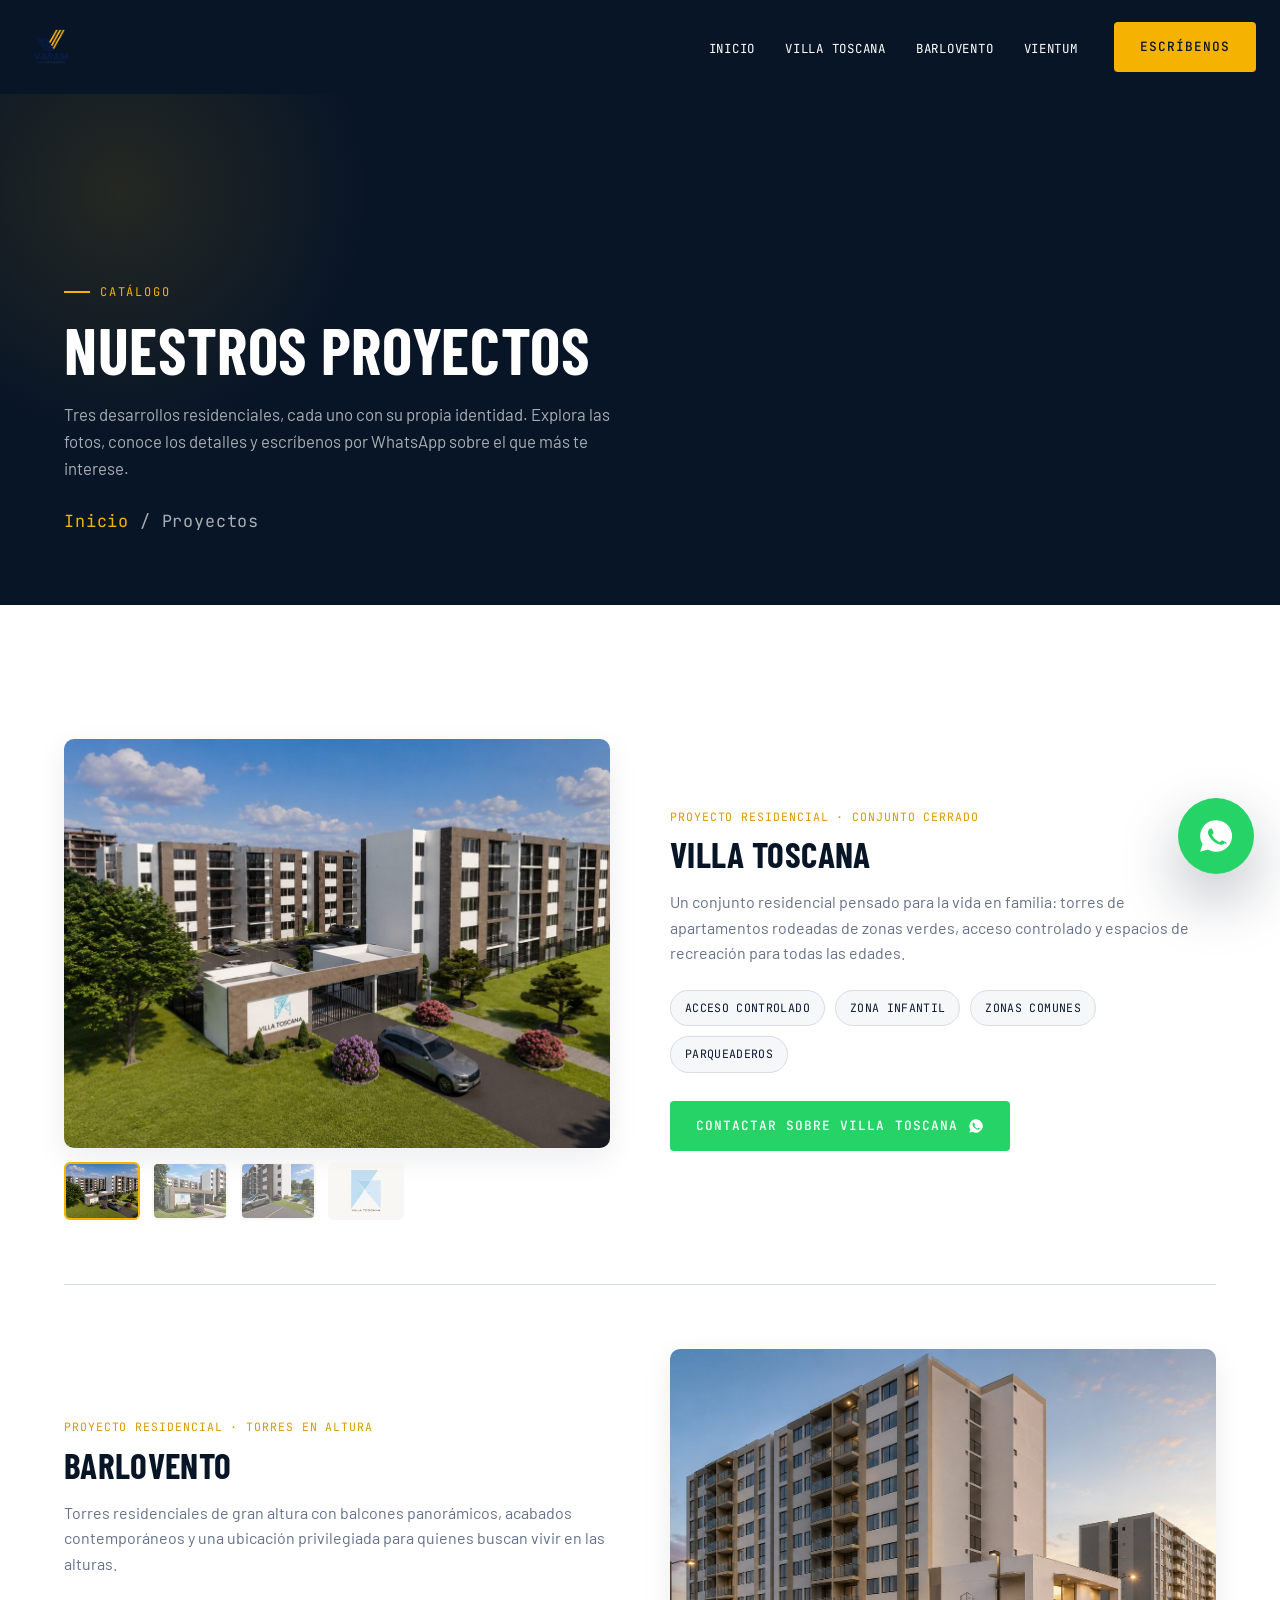
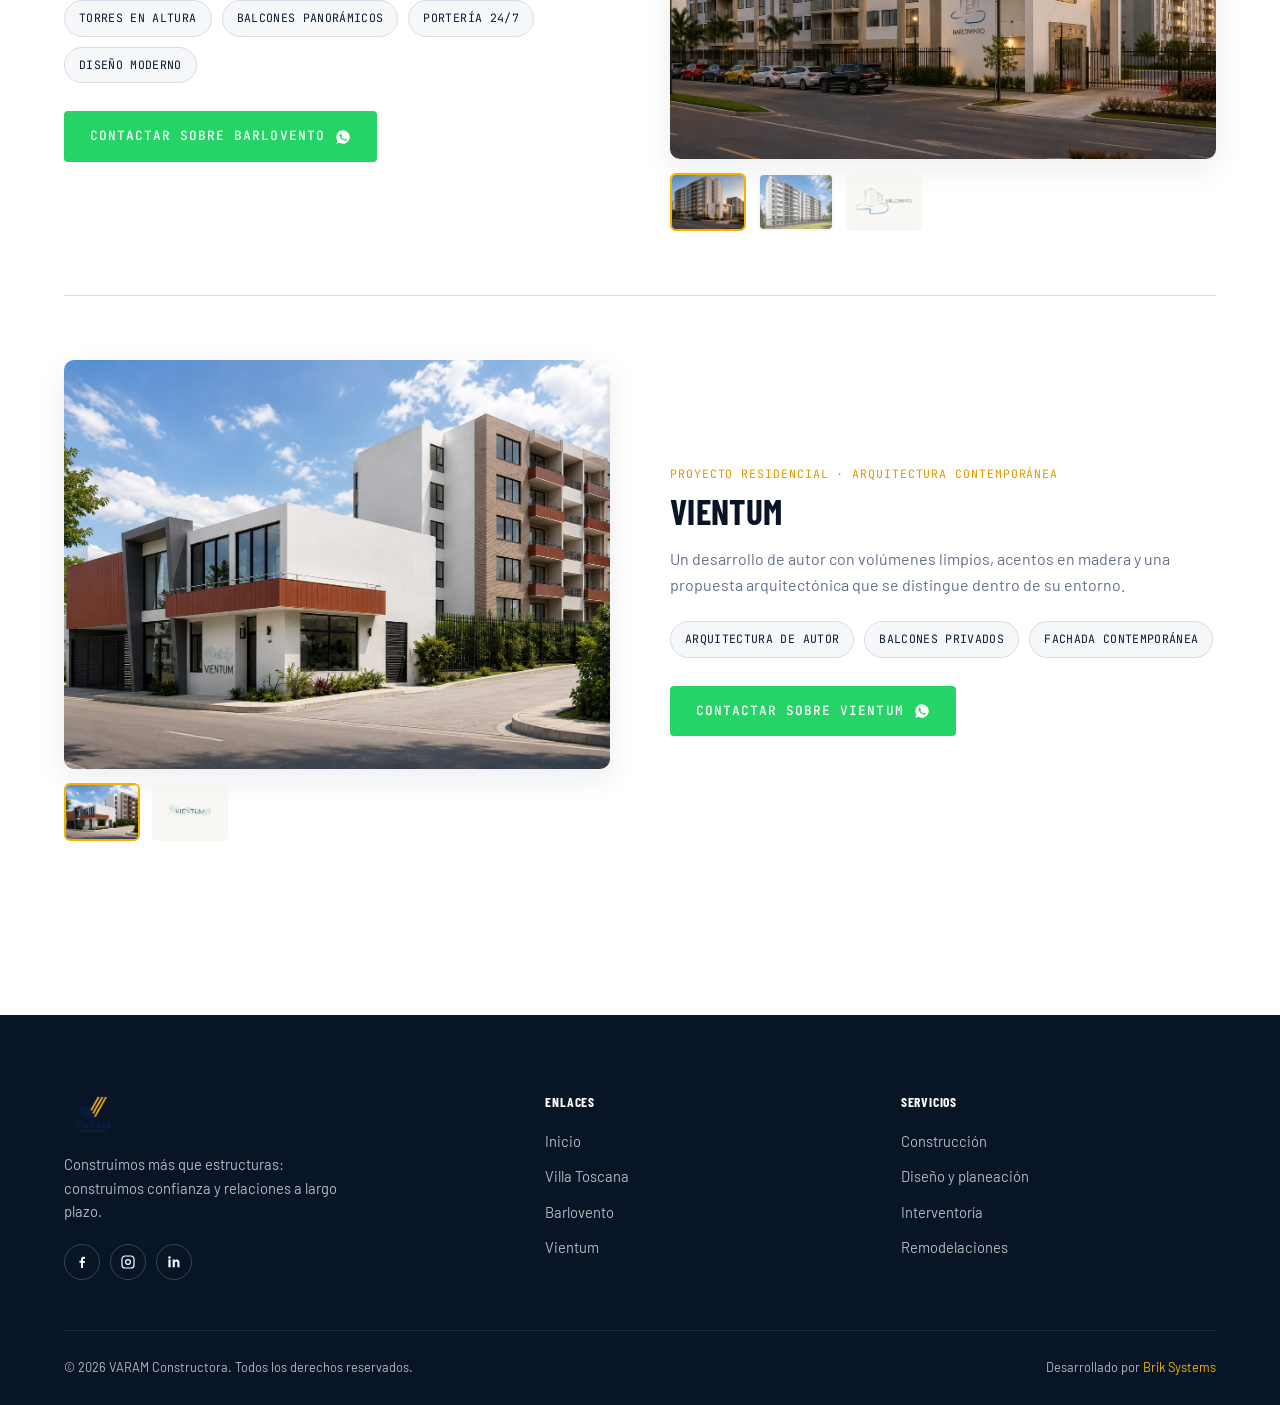
==== proyectos.html @ 96b2f9e6 "Add files via upload" ====
<!DOCTYPE html>
<html lang="es">
<head>
<meta charset="UTF-8">
<meta name="viewport" content="width=device-width, initial-scale=1.0">
<title>Catálogo de Proyectos | VARAM Constructora</title>
<meta name="description" content="Conoce en detalle los proyectos de VARAM Constructora: Villa Toscana, Barlovento y Vientum.">

<link rel="preconnect" href="https://fonts.googleapis.com">
<link rel="preconnect" href="https://fonts.gstatic.com" crossorigin>
<link href="https://fonts.googleapis.com/css2?family=Barlow+Condensed:wght@600;700;800&family=Barlow:wght@400;500;600&family=Fraunces:ital@1&family=JetBrains+Mono:wght@400;500&display=swap" rel="stylesheet">

<link rel="icon" href="images/logo-varam.png">
<link rel="stylesheet" href="css/styles.css">
</head>
<body>

<!-- =========================================================
     HEADER — versión sólida (sin hero detrás)
     ========================================================= -->
<header class="header header--static" id="header">
  <div class="header__inner">
    <a href="index.html" class="header__logo">
      <img src="images/logo-varam.png" alt="VARAM Constructora">
    </a>

    <nav class="nav" id="nav">
      <ul class="nav__links">
        <li><a href="index.html">Inicio</a></li>
        <li><a href="#villa-toscana">Villa Toscana</a></li>
        <li><a href="#barlovento">Barlovento</a></li>
        <li><a href="#vientum">Vientum</a></li>
      </ul>
      <a href="#" data-wa="home" target="_blank" rel="noopener" class="btn btn-primary">Escríbenos</a>
    </nav>

    <button class="nav__toggle" id="navToggle" aria-label="Abrir menú" aria-expanded="false" aria-controls="nav">
      <span></span><span></span><span></span>
    </button>
  </div>
</header>

<!-- =========================================================
     BANNER
     ========================================================= -->
<section class="page-banner">
  <div class="container page-banner__inner">
    <span class="eyebrow on-dark">Catálogo</span>
    <h1>Nuestros proyectos</h1>
    <p>Tres desarrollos residenciales, cada uno con su propia identidad. Explora las fotos, conoce los detalles y escríbenos por WhatsApp sobre el que más te interese.</p>
    <p class="breadcrumb"><a href="index.html">Inicio</a> / Proyectos</p>
  </div>
</section>

<!-- =========================================================
     LISTADO DE PROYECTOS
     ========================================================= -->
<section class="proyectos-list">
  <div class="container">

    <!-- Villa Toscana -->
    <article class="proyecto" id="villa-toscana" data-project="villa-toscana">
      <div class="proyecto__media reveal">
        <div class="proyecto__main-img">
          <img src="images/villa-toscana-aerea.jpg" alt="Vista aérea del conjunto residencial Villa Toscana" data-main-img>
        </div>
        <div class="proyecto__thumbs">
          <button type="button" class="is-active" data-img="images/villa-toscana-aerea.jpg" aria-label="Vista aérea">
            <img src="images/villa-toscana-aerea.jpg" alt="">
          </button>
          <button type="button" data-img="images/villa-toscana-entrada.jpg" aria-label="Portería y acceso">
            <img src="images/villa-toscana-entrada.jpg" alt="">
          </button>
          <button type="button" data-img="images/villa-toscana-zona-social.jpg" aria-label="Zona social">
            <img src="images/villa-toscana-zona-social.jpg" alt="">
          </button>
          <button type="button" class="is-logo-thumb" data-img="images/logo-villa-toscana.png" data-type="logo" aria-label="Logo Villa Toscana">
            <img src="images/logo-villa-toscana.png" alt="">
          </button>
        </div>
      </div>

      <div class="proyecto__info reveal">
        <span class="proyecto__tag">Proyecto residencial · Conjunto cerrado</span>
        <h3>Villa Toscana</h3>
        <p>Un conjunto residencial pensado para la vida en familia: torres de apartamentos rodeadas de zonas verdes, acceso controlado y espacios de recreación para todas las edades.</p>
        <div class="proyecto__features">
          <span>Acceso controlado</span>
          <span>Zona infantil</span>
          <span>Zonas comunes</span>
          <span>Parqueaderos</span>
        </div>
        <a href="#" class="btn btn-whatsapp" data-wa-project="Villa Toscana" target="_blank" rel="noopener">
          Contactar sobre Villa Toscana
          <svg viewBox="0 0 24 24" fill="currentColor" width="16" height="16"><path d="M12 2a10 10 0 00-8.5 15.2L2 22l4.9-1.5A10 10 0 1012 2zm5.6 14.2c-.2.6-1.3 1.2-1.8 1.3-.5.1-1 .1-3.2-.8-2.7-1.1-4.4-3.9-4.6-4.1-.1-.2-1.1-1.5-1.1-2.8s.7-2 .9-2.3c.2-.2.5-.3.7-.3h.5c.2 0 .4 0 .6.5.2.5.7 1.8.8 1.9.1.2.1.3 0 .5-.1.2-.1.3-.3.5l-.4.5c-.1.2-.3.3-.1.6.2.3.9 1.5 1.9 2.4 1.3 1.2 2.4 1.5 2.7 1.7.3.2.5.1.6-.1l.6-.7c.2-.3.4-.2.7-.1.3.1 1.6.8 1.9.9.3.1.5.2.5.3.1.2.1.7-.1 1.3z"/></svg>
        </a>
      </div>
    </article>

    <!-- Barlovento -->
    <article class="proyecto" id="barlovento" data-project="barlovento">
      <div class="proyecto__media reveal">
        <div class="proyecto__main-img">
          <img src="images/barlovento-torre.jpg" alt="Torres residenciales Barlovento al atardecer" data-main-img>
        </div>
        <div class="proyecto__thumbs">
          <button type="button" class="is-active" data-img="images/barlovento-torre.jpg" aria-label="Torre principal">
            <img src="images/barlovento-torre.jpg" alt="">
          </button>
          <button type="button" data-img="images/barlovento-fachada.jpg" aria-label="Fachada lateral">
            <img src="images/barlovento-fachada.jpg" alt="">
          </button>
          <button type="button" class="is-logo-thumb" data-img="images/logo-barlovento.png" data-type="logo" aria-label="Logo Barlovento">
            <img src="images/logo-barlovento.png" alt="">
          </button>
        </div>
      </div>

      <div class="proyecto__info reveal">
        <span class="proyecto__tag">Proyecto residencial · Torres en altura</span>
        <h3>Barlovento</h3>
        <p>Torres residenciales de gran altura con balcones panorámicos, acabados contemporáneos y una ubicación privilegiada para quienes buscan vivir en las alturas.</p>
        <div class="proyecto__features">
          <span>Torres en altura</span>
          <span>Balcones panorámicos</span>
          <span>Portería 24/7</span>
          <span>Diseño moderno</span>
        </div>
        <a href="#" class="btn btn-whatsapp" data-wa-project="Barlovento" target="_blank" rel="noopener">
          Contactar sobre Barlovento
          <svg viewBox="0 0 24 24" fill="currentColor" width="16" height="16"><path d="M12 2a10 10 0 00-8.5 15.2L2 22l4.9-1.5A10 10 0 1012 2zm5.6 14.2c-.2.6-1.3 1.2-1.8 1.3-.5.1-1 .1-3.2-.8-2.7-1.1-4.4-3.9-4.6-4.1-.1-.2-1.1-1.5-1.1-2.8s.7-2 .9-2.3c.2-.2.5-.3.7-.3h.5c.2 0 .4 0 .6.5.2.5.7 1.8.8 1.9.1.2.1.3 0 .5-.1.2-.1.3-.3.5l-.4.5c-.1.2-.3.3-.1.6.2.3.9 1.5 1.9 2.4 1.3 1.2 2.4 1.5 2.7 1.7.3.2.5.1.6-.1l.6-.7c.2-.3.4-.2.7-.1.3.1 1.6.8 1.9.9.3.1.5.2.5.3.1.2.1.7-.1 1.3z"/></svg>
        </a>
      </div>
    </article>

    <!-- Vientum -->
    <article class="proyecto" id="vientum" data-project="vientum">
      <div class="proyecto__media reveal">
        <div class="proyecto__main-img">
          <img src="images/vientum-fachada.jpg" alt="Fachada contemporánea del proyecto Vientum" data-main-img>
        </div>
        <div class="proyecto__thumbs">
          <button type="button" class="is-active" data-img="images/vientum-fachada.jpg" aria-label="Fachada principal">
            <img src="images/vientum-fachada.jpg" alt="">
          </button>
          <button type="button" class="is-logo-thumb" data-img="images/logo-vientum.png" data-type="logo" aria-label="Logo Vientum">
            <img src="images/logo-vientum.png" alt="">
          </button>
        </div>
      </div>

      <div class="proyecto__info reveal">
        <span class="proyecto__tag">Proyecto residencial · Arquitectura contemporánea</span>
        <h3>Vientum</h3>
        <p>Un desarrollo de autor con volúmenes limpios, acentos en madera y una propuesta arquitectónica que se distingue dentro de su entorno.</p>
        <div class="proyecto__features">
          <span>Arquitectura de autor</span>
          <span>Balcones privados</span>
          <span>Fachada contemporánea</span>
        </div>
        <a href="#" class="btn btn-whatsapp" data-wa-project="Vientum" target="_blank" rel="noopener">
          Contactar sobre Vientum
          <svg viewBox="0 0 24 24" fill="currentColor" width="16" height="16"><path d="M12 2a10 10 0 00-8.5 15.2L2 22l4.9-1.5A10 10 0 1012 2zm5.6 14.2c-.2.6-1.3 1.2-1.8 1.3-.5.1-1 .1-3.2-.8-2.7-1.1-4.4-3.9-4.6-4.1-.1-.2-1.1-1.5-1.1-2.8s.7-2 .9-2.3c.2-.2.5-.3.7-.3h.5c.2 0 .4 0 .6.5.2.5.7 1.8.8 1.9.1.2.1.3 0 .5-.1.2-.1.3-.3.5l-.4.5c-.1.2-.3.3-.1.6.2.3.9 1.5 1.9 2.4 1.3 1.2 2.4 1.5 2.7 1.7.3.2.5.1.6-.1l.6-.7c.2-.3.4-.2.7-.1.3.1 1.6.8 1.9.9.3.1.5.2.5.3.1.2.1.7-.1 1.3z"/></svg>
        </a>
      </div>
    </article>

  </div>
</section>

<!-- =========================================================
     FOOTER
     ========================================================= -->
<footer class="footer">
  <div class="container">
    <div class="footer__grid">
      <div class="footer__brand">
        <img src="images/logo-varam.png" alt="VARAM Constructora">
        <p>Construimos más que estructuras: construimos confianza y relaciones a largo plazo.</p>
        <div class="footer__social">
          <a href="#" aria-label="Facebook"><svg viewBox="0 0 24 24" fill="currentColor"><path d="M13.5 21v-7.5H16l.4-3H13.5V8.4c0-.87.24-1.46 1.5-1.46H16.5V4.35c-.26-.03-1.16-.1-2.2-.1-2.18 0-3.67 1.33-3.67 3.77v2.1H8.2v3h2.43V21h2.87z"/></svg></a>
          <a href="#" aria-label="Instagram"><svg viewBox="0 0 24 24" fill="none" stroke="currentColor" stroke-width="1.8"><rect x="3" y="3" width="18" height="18" rx="5"/><circle cx="12" cy="12" r="3.6"/></svg></a>
          <a href="#" aria-label="LinkedIn"><svg viewBox="0 0 24 24" fill="currentColor"><path d="M6.9 8.4H3.6V20h3.3V8.4zM5.2 3.5a1.9 1.9 0 100 3.8 1.9 1.9 0 000-3.8zM20.4 20h-3.3v-6.2c0-1.5-.5-2.5-1.8-2.5-1 0-1.6.7-1.9 1.3-.1.2-.1.6-.1.9V20H10s.1-10.5 0-11.6h3.3v1.6c.4-.7 1.2-1.7 3-1.7 2.2 0 3.9 1.4 3.9 4.5V20z"/></svg></a>
        </div>
      </div>

      <div class="footer__links">
        <h4>Enlaces</h4>
        <ul>
          <li><a href="index.html">Inicio</a></li>
          <li><a href="#villa-toscana">Villa Toscana</a></li>
          <li><a href="#barlovento">Barlovento</a></li>
          <li><a href="#vientum">Vientum</a></li>
        </ul>
      </div>

      <div class="footer__services">
        <h4>Servicios</h4>
        <ul>
          <li><a href="index.html#servicios">Construcción</a></li>
          <li><a href="index.html#servicios">Diseño y planeación</a></li>
          <li><a href="index.html#servicios">Interventoría</a></li>
          <li><a href="index.html#servicios">Remodelaciones</a></li>
        </ul>
      </div>
    </div>

    <div class="footer__bottom">
      <p>© 2026 VARAM Constructora. Todos los derechos reservados.</p>
      <p>Desarrollado por <a href="#">Brik Systems</a></p>
    </div>
  </div>
</footer>

<a href="#" class="whatsapp-float" data-wa="home" target="_blank" rel="noopener" id="waFloat" aria-label="Escríbenos por WhatsApp">
  <svg viewBox="0 0 24 24" fill="currentColor"><path d="M12 2a10 10 0 00-8.5 15.2L2 22l4.9-1.5A10 10 0 1012 2zm5.6 14.2c-.2.6-1.3 1.2-1.8 1.3-.5.1-1 .1-3.2-.8-2.7-1.1-4.4-3.9-4.6-4.1-.1-.2-1.1-1.5-1.1-2.8s.7-2 .9-2.3c.2-.2.5-.3.7-.3h.5c.2 0 .4 0 .6.5.2.5.7 1.8.8 1.9.1.2.1.3 0 .5-.1.2-.1.3-.3.5l-.4.5c-.1.2-.3.3-.1.6.2.3.9 1.5 1.9 2.4 1.3 1.2 2.4 1.5 2.7 1.7.3.2.5.1.6-.1l.6-.7c.2-.3.4-.2.7-.1.3.1 1.6.8 1.9.9.3.1.5.2.5.3.1.2.1.7-.1 1.3z"/></svg>
</a>

<script src="js/main.js"></script>
</body>
</html>
---- css/styles.css ----
/* =========================================================
   VARAM CONSTRUCTORA — hoja de estilos principal
   ========================================================= */

/* ---- 1. Variables globales (tokens de diseño) ---- */
:root {
  --navy-900: #081527;
  --navy-800: #0a1830;
  --navy-700: #122548;
  --navy-600: #1c3866;
  --gold-500: #f5b300;
  --gold-600: #d99a00;
  --cream: #f6f7f9;
  --warm-cream: #f7f4ee;
  --white: #ffffff;
  --ink: #1a2233;
  --gray-500: #64708a;
  --gray-300: #d7dce5;
  --whatsapp: #25d366;
  --whatsapp-dark: #1ebe5b;

  --font-display: "Barlow Condensed", sans-serif;
  --font-body: "Barlow", sans-serif;
  --font-mono: "JetBrains Mono", monospace;
  --font-quote: "Fraunces", serif;

  --radius: 10px;
  --shadow-soft: 0 10px 30px rgba(10, 24, 48, 0.08);
  --shadow-strong: 0 25px 60px rgba(10, 24, 48, 0.28);
  --transition: 0.25s ease;
}

/* ---- 2. Reset básico ---- */
* { box-sizing: border-box; margin: 0; padding: 0; }
html { scroll-behavior: smooth; }
body {
  font-family: var(--font-body);
  color: var(--ink);
  background: var(--white);
  line-height: 1.6;
  overflow-x: hidden;
}
img { max-width: 100%; display: block; }
a { text-decoration: none; color: inherit; }
ul { list-style: none; }
button { font-family: inherit; cursor: pointer; border: none; background: none; }
h1, h2, h3, h4 {
  font-family: var(--font-display);
  font-weight: 700;
  line-height: 1.05;
  text-transform: uppercase;
  letter-spacing: 0.01em;
}
.container { width: 100%; max-width: 1200px; margin: 0 auto; padding: 0 24px; }

@media (prefers-reduced-motion: reduce) {
  html { scroll-behavior: auto; }
  *, *::before, *::after {
    animation-duration: 0.001ms !important;
    transition-duration: 0.001ms !important;
  }
}

a:focus-visible, button:focus-visible, input:focus-visible, textarea:focus-visible, select:focus-visible {
  outline: 3px solid var(--gold-500);
  outline-offset: 2px;
}

.sr-only {
  position: absolute; width: 1px; height: 1px; padding: 0; margin: -1px;
  overflow: hidden; clip: rect(0, 0, 0, 0); white-space: nowrap; border: 0;
}

/* ---- 3. Utilidades ---- */
.eyebrow {
  display: inline-flex; align-items: center; gap: 10px;
  font-family: var(--font-mono); font-size: 0.75rem; letter-spacing: 0.15em;
  text-transform: uppercase; color: var(--gold-600); margin-bottom: 14px;
}
.eyebrow::before { content: ""; width: 26px; height: 2px; background: var(--gold-500); display: inline-block; }
.eyebrow.on-dark { color: var(--gold-500); }

.section-head { max-width: 640px; margin-bottom: 48px; }
.section-head h2 { font-size: clamp(2rem, 4vw, 2.75rem); color: var(--navy-900); margin-bottom: 14px; }
.section-head p { color: var(--gray-500); font-size: 1.05rem; }
.section-head.center { margin-left: auto; margin-right: auto; text-align: center; }

.btn {
  display: inline-flex; align-items: center; gap: 10px;
  font-family: var(--font-mono); font-size: 0.8rem; font-weight: 500;
  letter-spacing: 0.08em; text-transform: uppercase; padding: 15px 26px;
  border-radius: 4px; transition: transform var(--transition), box-shadow var(--transition), background var(--transition);
  white-space: nowrap;
}
.btn svg { width: 16px; height: 16px; flex-shrink: 0; }
.btn-primary { background: var(--gold-500); color: var(--navy-900); }
.btn-primary:hover { background: var(--gold-600); transform: translateY(-2px); box-shadow: var(--shadow-soft); }
.btn-outline { border: 1.5px solid rgba(255, 255, 255, 0.55); color: var(--white); }
.btn-outline:hover { background: rgba(255, 255, 255, 0.12); border-color: var(--white); }
.btn-outline-navy { border: 1.5px solid var(--navy-700); color: var(--navy-800); }
.btn-outline-navy:hover { background: var(--navy-800); color: var(--white); }
.btn-whatsapp { background: var(--whatsapp); color: var(--white); }
.btn-whatsapp:hover { background: var(--whatsapp-dark); transform: translateY(-2px); box-shadow: var(--shadow-soft); }

.stripe-mark { display: inline-flex; gap: 5px; height: 28px; }
.stripe-mark span { width: 6px; height: 100%; transform: skewX(-16deg); }
.stripe-mark span:nth-child(1) { background: var(--navy-700); }
.stripe-mark span:nth-child(2) { background: var(--navy-700); opacity: 0.75; }
.stripe-mark span:nth-child(3) { background: var(--gold-500); }
.stripe-mark span:nth-child(4) { background: var(--gold-500); opacity: 0.75; }

.reveal { opacity: 0; transform: translateY(24px); transition: opacity 0.7s ease, transform 0.7s ease; }
.reveal.is-visible { opacity: 1; transform: translateY(0); }

/* =========================================================
   4. HEADER / NAV — transparente sobre el hero
   ========================================================= */
.header {
  position: fixed; top: 0; left: 0; right: 0; z-index: 500;
  background: transparent;
  transition: background var(--transition), box-shadow var(--transition), padding var(--transition);
}
.header.is-scrolled {
  background: rgba(8, 21, 39, 0.96);
  backdrop-filter: blur(8px);
  box-shadow: 0 6px 24px rgba(10, 24, 48, 0.18);
}
/* En páginas sin hero (como el catálogo) el header siempre es sólido */
.header--static { background: var(--navy-900); position: sticky; }

.header__inner {
  position: relative;
  display: flex; align-items: center; justify-content: center;
  padding: 22px 24px;
  max-width: 1280px; margin: 0 auto;
}

.header__logo img { height: 38px; width: auto; }
.header--static .header__inner { justify-content: space-between; }

.nav { display: flex; align-items: center; gap: 36px; }
.header:not(.header--static) .nav { width: 100%; max-width: 1000px; justify-content: center; }

.nav__links { display: flex; gap: 30px; }
.nav__links a {
  font-family: var(--font-mono); font-size: 0.78rem; letter-spacing: 0.06em;
  text-transform: uppercase; color: var(--white); position: relative; padding-bottom: 4px;
}
.nav__links a::after {
  content: ""; position: absolute; left: 0; bottom: 0; width: 0; height: 2px;
  background: var(--gold-500); transition: width var(--transition);
}
.nav__links a:hover::after, .nav__links a.is-active::after { width: 100%; }

.nav > .btn-primary {
  position: absolute; right: 24px; top: 50%; transform: translateY(-50%);
}
.header--static .nav > .btn-primary { position: static; transform: none; }

.nav__toggle {
  display: none; flex-direction: column; gap: 5px; padding: 6px;
  position: absolute; right: 24px; top: 50%; transform: translateY(-50%);
}
.nav__toggle span { width: 26px; height: 2px; background: var(--white); transition: transform var(--transition), opacity var(--transition); }

/* =========================================================
   5. HERO
   ========================================================= */
.hero {
  position: relative; min-height: 100vh; display: flex; align-items: flex-end;
  background-image: url("../images/hero-villa-toscana.jpg");
  background-size: cover; background-position: left center; color: var(--white);
}
.hero::after {
  content: ""; position: absolute; inset: 0;
  background: linear-gradient(0deg, rgba(8, 16, 32, 0.55) 0%, rgba(8, 16, 32, 0) 45%);
}
.hero__content { position: relative; z-index: 2; width: 100%; padding: 0 24px 64px; max-width: 1280px; margin: 0 auto; }
.hero__actions { display: flex; align-items: center; gap: 20px; flex-wrap: wrap; }
.hero__scroll {
  display: inline-flex; align-items: center; gap: 10px; font-family: var(--font-mono);
  font-size: 0.75rem; letter-spacing: 0.1em; text-transform: uppercase; color: rgba(255, 255, 255, 0.85);
}
.hero__scroll svg { animation: bounce 1.8s infinite; }
@keyframes bounce { 0%, 100% { transform: translateY(0); } 50% { transform: translateY(6px); } }

/* =========================================================
   6. TRUST BAR
   ========================================================= */
.trust-bar { background: var(--navy-800); color: var(--white); }
.trust-bar__grid { display: grid; grid-template-columns: repeat(4, 1fr); }
.trust-item { display: flex; gap: 16px; align-items: flex-start; padding: 36px 28px; border-right: 1px solid rgba(255, 255, 255, 0.08); }
.trust-item:last-child { border-right: none; }
.trust-item svg { width: 34px; height: 34px; flex-shrink: 0; color: var(--gold-500); }
.trust-item h3 { font-size: 1.05rem; margin-bottom: 6px; letter-spacing: 0.02em; }
.trust-item p { font-size: 0.9rem; color: rgba(255, 255, 255, 0.65); text-transform: none; }

/* =========================================================
   7. NOSOTROS
   ========================================================= */
.nosotros { padding: 110px 0; background: var(--white); }
.nosotros__grid { display: grid; grid-template-columns: 1.1fr 0.9fr; gap: 72px; align-items: center; }
.nosotros__text p { color: var(--gray-500); margin-bottom: 18px; font-size: 1.02rem; }
.nosotros__text p:first-of-type { font-size: 1.2rem; color: var(--ink); font-weight: 500; }
.nosotros__stats { display: grid; grid-template-columns: 1fr 1fr; gap: 2px; background: var(--gray-300); border-radius: var(--radius); overflow: hidden; }
.nosotros__stat { background: var(--cream); padding: 30px 26px; }
.nosotros__stat .num { font-family: var(--font-display); font-size: 2.6rem; color: var(--navy-800); line-height: 1; }
.nosotros__stat .num span { color: var(--gold-600); }
.nosotros__stat p { font-family: var(--font-mono); font-size: 0.72rem; letter-spacing: 0.06em; text-transform: uppercase; color: var(--gray-500); margin-top: 10px; }

/* =========================================================
   8. SERVICIOS
   ========================================================= */
.servicios { padding: 110px 0; background: var(--cream); }
.servicios__grid { display: grid; grid-template-columns: repeat(4, 1fr); gap: 24px; }
.service-card { background: var(--white); border: 1px solid var(--gray-300); border-radius: var(--radius); padding: 34px 26px; transition: transform var(--transition), box-shadow var(--transition), border-color var(--transition); }
.service-card:hover { transform: translateY(-6px); box-shadow: var(--shadow-soft); border-color: var(--gold-500); }
.service-card__icon { width: 54px; height: 54px; border-radius: 8px; background: var(--navy-800); display: flex; align-items: center; justify-content: center; margin-bottom: 22px; }
.service-card__icon svg { width: 26px; height: 26px; color: var(--gold-500); }
.service-card h3 { font-size: 1.2rem; color: var(--navy-900); margin-bottom: 10px; }
.service-card p { color: var(--gray-500); font-size: 0.94rem; text-transform: none; }

/* =========================================================
   9. CATÁLOGO — carrusel de proyectos (estilo "sello postal")
   ========================================================= */
.catalogo { padding: 110px 0 130px; background: var(--warm-cream); position: relative; overflow: hidden; }

.carousel { position: relative; max-width: 1120px; margin: 0 auto; height: 480px; }
.carousel__track { position: absolute; inset: 0; }

.carousel__slide {
  position: absolute; top: 0; left: 50%; width: min(880px, 86vw);
  transform: translate(-50%, 0) scale(0.82);
  opacity: 0; filter: blur(5px); z-index: 1; pointer-events: none;
  transition: transform 0.7s cubic-bezier(.25,.8,.25,1), opacity 0.7s ease, filter 0.7s ease;
}
.carousel__slide.is-active { transform: translate(-50%, 0) scale(1); opacity: 1; filter: blur(0); z-index: 3; pointer-events: auto; }
.carousel__slide.is-prev { transform: translate(-125%, 0) scale(0.82); opacity: 0.55; filter: blur(3px); z-index: 2; }
.carousel__slide.is-next { transform: translate(25%, 0) scale(0.82); opacity: 0.55; filter: blur(3px); z-index: 2; }
.carousel__slide.is-hidden { opacity: 0; }

.slide-card {
  display: grid; grid-template-columns: 0.85fr 1fr 1fr;
  background: var(--white); border: 1px solid #e8e2d3; border-radius: 16px;
  overflow: hidden; box-shadow: var(--shadow-strong); height: 100%;
}

.slide-card__brand {
  padding: 40px 30px; border-right: 1px dashed #d8d1bd;
  display: flex; flex-direction: column; justify-content: center; gap: 18px;
  background: var(--warm-cream);
}
.slide-card__brand .brand-name {
  font-family: var(--font-mono); font-size: 0.85rem; letter-spacing: 0.28em;
  color: var(--navy-800); font-weight: 500;
}
.slide-card__brand .brand-quote {
  font-family: var(--font-quote); font-style: italic; font-size: 1.15rem;
  color: var(--navy-900); line-height: 1.4;
}
.slide-card__brand .brand-foot {
  font-family: var(--font-mono); font-size: 0.7rem; letter-spacing: 0.04em;
  color: var(--gold-600); text-transform: uppercase; margin-top: 6px;
}
.slide-card__brand .brand-foot span { display: block; color: var(--gray-500); text-transform: none; letter-spacing: 0; margin-top: 3px; }

.slide-card__logo-frame {
  display: flex; align-items: center; justify-content: center; padding: 30px;
  border-right: 1px dashed #d8d1bd; position: relative;
}
.slide-card__logo-frame::before {
  content: ""; position: absolute; inset: 18px; border: 1.5px dashed rgba(10,24,48,0.15); border-radius: 8px;
}
.slide-card__logo-frame img { max-height: 190px; max-width: 78%; position: relative; z-index: 1; }

.slide-card__info { padding: 40px 34px; display: flex; flex-direction: column; justify-content: center; gap: 14px; }
.slide-card__info h3 { font-size: 1.7rem; color: var(--navy-900); }
.slide-card__info .notes-label {
  font-family: var(--font-mono); font-size: 0.68rem; letter-spacing: 0.1em;
  text-transform: uppercase; color: var(--gold-600);
}
.slide-card__info .notes-value { font-size: 0.92rem; color: var(--navy-800); text-transform: none; }
.slide-card__info .info-quote {
  font-family: var(--font-quote); font-style: italic; color: var(--gray-500);
  font-size: 1rem; line-height: 1.5; text-transform: none;
}
.slide-card__info .info-foot {
  font-family: var(--font-mono); font-size: 0.68rem; letter-spacing: 0.08em;
  text-transform: uppercase; color: var(--navy-800); border-top: 1px solid var(--gray-300); padding-top: 12px; margin-top: 4px;
}
.slide-card__info .info-foot span { display: block; color: var(--gray-500); text-transform: none; letter-spacing: 0; margin-top: 3px; font-family: var(--font-body); }

.carousel__dots { display: flex; justify-content: center; gap: 10px; margin-top: 34px; }
.carousel__dots button { width: 9px; height: 9px; border-radius: 50%; background: #d8d1bd; transition: background var(--transition), transform var(--transition); }
.carousel__dots button.is-active { background: var(--gold-500); transform: scale(1.3); }

/* =========================================================
   10. CALIDAD
   ========================================================= */
.calidad { padding: 110px 0; background: var(--navy-900); color: var(--white); position: relative; overflow: hidden; }
.calidad::before { content: ""; position: absolute; top: -20%; right: -8%; width: 460px; height: 460px; background: radial-gradient(circle, rgba(245, 179, 0, 0.14), transparent 70%); }
.calidad__grid { display: grid; grid-template-columns: 0.9fr 1.1fr; gap: 64px; position: relative; z-index: 1; }
.calidad .section-head p { color: rgba(255, 255, 255, 0.65); }
.calidad .eyebrow { color: var(--gold-500); }
.calidad__list { display: grid; gap: 22px; }
.calidad__item { display: flex; gap: 18px; align-items: flex-start; padding: 22px; background: rgba(255, 255, 255, 0.04); border: 1px solid rgba(255, 255, 255, 0.09); border-radius: var(--radius); }
.calidad__item svg { width: 24px; height: 24px; flex-shrink: 0; color: var(--gold-500); margin-top: 2px; }
.calidad__item h4 { font-size: 1.05rem; margin-bottom: 6px; letter-spacing: 0.02em; }
.calidad__item p { color: rgba(255, 255, 255, 0.6); font-size: 0.92rem; text-transform: none; }

/* =========================================================
   11. WHATSAPP CTA — sección foco de contacto
   ========================================================= */
.whatsapp-cta { padding: 120px 0; background: var(--cream); text-align: center; }
.whatsapp-cta__icon {
  position: relative; width: 104px; height: 104px; border-radius: 50%;
  background: var(--whatsapp); display: flex; align-items: center; justify-content: center;
  margin: 0 auto 34px; box-shadow: 0 20px 40px rgba(37, 211, 102, 0.35);
}
.whatsapp-cta__icon svg { width: 52px; height: 52px; color: var(--white); }
.whatsapp-cta__icon::before {
  content: ""; position: absolute; inset: -10px; border-radius: 50%;
  border: 2px solid rgba(37, 211, 102, 0.35); animation: pulse-ring 2.4s ease-out infinite;
}
@keyframes pulse-ring {
  0% { transform: scale(0.9); opacity: 0.8; }
  100% { transform: scale(1.5); opacity: 0; }
}
.whatsapp-cta h2 { font-size: clamp(1.9rem, 4vw, 2.6rem); color: var(--navy-900); margin-bottom: 16px; }
.whatsapp-cta p { color: var(--gray-500); max-width: 520px; margin: 0 auto 34px; font-size: 1.05rem; }
.whatsapp-cta .btn { padding: 18px 38px; font-size: 0.9rem; }
.whatsapp-cta__number { margin-top: 18px; font-family: var(--font-mono); font-size: 0.85rem; color: var(--gray-500); }
.whatsapp-cta__number strong { color: var(--navy-800); }

/* =========================================================
   12. PROYECTOS (usado en la página de catálogo)
   ========================================================= */
.proyectos-list { padding: 70px 0 110px; background: var(--white); }
.proyecto { display: grid; grid-template-columns: 1fr 1fr; gap: 60px; align-items: center; padding: 64px 0; border-bottom: 1px solid var(--gray-300); scroll-margin-top: 100px; }
.proyecto:last-child { border-bottom: none; }
.proyecto:nth-child(even) .proyecto__media { order: 2; }
.proyecto:nth-child(even) .proyecto__info { order: 1; }
.proyecto__media { position: relative; }
.proyecto__main-img { border-radius: var(--radius); overflow: hidden; box-shadow: var(--shadow-soft); aspect-ratio: 4 / 3; background: var(--cream); }
.proyecto__main-img img { width: 100%; height: 100%; object-fit: cover; transition: opacity 0.35s ease; }
.proyecto__main-img.is-logo-frame img { object-fit: contain; padding: 50px; background: var(--warm-cream); }
.proyecto__thumbs { display: flex; gap: 12px; margin-top: 14px; flex-wrap: wrap; }
.proyecto__thumbs button { width: 76px; height: 58px; border-radius: 6px; overflow: hidden; border: 2px solid transparent; opacity: 0.65; transition: opacity var(--transition), border-color var(--transition); background: var(--warm-cream); }
.proyecto__thumbs button.is-active, .proyecto__thumbs button:hover { opacity: 1; border-color: var(--gold-500); }
.proyecto__thumbs button.is-logo-thumb img { object-fit: contain; padding: 6px; }
.proyecto__thumbs img { width: 100%; height: 100%; object-fit: cover; }
.proyecto__tag { font-family: var(--font-mono); font-size: 0.72rem; letter-spacing: 0.08em; text-transform: uppercase; color: var(--gold-600); display: block; margin-bottom: 10px; }
.proyecto__info h3 { font-size: clamp(1.7rem, 3vw, 2.2rem); color: var(--navy-900); margin-bottom: 16px; }
.proyecto__info p { color: var(--gray-500); margin-bottom: 24px; text-transform: none; font-size: 1rem; }
.proyecto__features { display: flex; flex-wrap: wrap; gap: 10px; margin-bottom: 28px; }
.proyecto__features span { font-family: var(--font-mono); font-size: 0.72rem; letter-spacing: 0.03em; text-transform: uppercase; background: var(--cream); border: 1px solid var(--gray-300); color: var(--navy-800); padding: 8px 14px; border-radius: 100px; }

/* Banner de la página de catálogo */
.page-banner { background: var(--navy-900); color: var(--white); padding: 180px 0 70px; position: relative; overflow: hidden; }
.page-banner::before { content: ""; position: absolute; top: -30%; left: -10%; width: 500px; height: 500px; background: radial-gradient(circle, rgba(245, 179, 0, 0.12), transparent 70%); }
.page-banner__inner { position: relative; z-index: 1; }
.page-banner h1 { font-size: clamp(2.4rem, 6vw, 4rem); margin-bottom: 18px; }
.page-banner p { color: rgba(255, 255, 255, 0.65); max-width: 560px; font-size: 1.05rem; }
.breadcrumb { font-family: var(--font-mono); font-size: 0.75rem; letter-spacing: 0.05em; color: rgba(255,255,255,0.5); margin-top: 26px; }
.breadcrumb a { color: var(--gold-500); }

/* =========================================================
   13. FOOTER
   ========================================================= */
.footer { background: var(--navy-900); color: rgba(255, 255, 255, 0.7); padding: 80px 0 28px; }
.footer__grid { display: grid; grid-template-columns: 1.4fr 1fr 1fr; gap: 40px; padding-bottom: 50px; border-bottom: 1px solid rgba(255, 255, 255, 0.1); }
.footer__brand img { height: 40px; margin-bottom: 18px; }
.footer__brand p { font-size: 0.92rem; max-width: 300px; margin-bottom: 20px; }
.footer__social { display: flex; gap: 10px; }
.footer__social a { width: 36px; height: 36px; border-radius: 50%; border: 1px solid rgba(255, 255, 255, 0.2); display: flex; align-items: center; justify-content: center; transition: background var(--transition), border-color var(--transition); }
.footer__social a:hover { background: var(--gold-500); border-color: var(--gold-500); }
.footer__social svg { width: 16px; height: 16px; color: var(--white); }
.footer h4 { color: var(--white); font-size: 0.85rem; letter-spacing: 0.06em; margin-bottom: 20px; }
.footer ul li { margin-bottom: 12px; font-size: 0.92rem; }
.footer ul li a:hover { color: var(--gold-500); }
.footer__bottom { display: flex; justify-content: space-between; align-items: center; flex-wrap: wrap; gap: 10px; padding-top: 26px; font-size: 0.8rem; }
.footer__bottom a { color: var(--gold-500); }

/* =========================================================
   14. BOTÓN FLOTANTE WHATSAPP
   ========================================================= */
.whatsapp-float {
  position: fixed; bottom: 26px; right: 26px; width: 76px; height: 76px; border-radius: 50%;
  background: var(--whatsapp); display: flex; align-items: center; justify-content: center;
  box-shadow: var(--shadow-strong); z-index: 400; transition: transform var(--transition);
}
.whatsapp-float::before {
  content: ""; position: absolute; inset: 0; border-radius: 50%;
  box-shadow: 0 0 0 0 rgba(37, 211, 102, 0.55); animation: wa-pulse 2.2s infinite;
}
@keyframes wa-pulse {
  0% { box-shadow: 0 0 0 0 rgba(37, 211, 102, 0.55); }
  70% { box-shadow: 0 0 0 18px rgba(37, 211, 102, 0); }
  100% { box-shadow: 0 0 0 0 rgba(37, 211, 102, 0); }
}
.whatsapp-float:hover { transform: scale(1.08); }
.whatsapp-float svg { width: 38px; height: 38px; color: var(--white); position: relative; z-index: 1; }

/* =========================================================
   15. RESPONSIVE
   ========================================================= */
@media (max-width: 980px) {
  .nosotros__grid, .calidad__grid { grid-template-columns: 1fr; }
  .trust-bar__grid, .servicios__grid { grid-template-columns: repeat(2, 1fr); }
  .trust-item:nth-child(2) { border-right: none; }
  .trust-item { border-bottom: 1px solid rgba(255, 255, 255, 0.08); }
  .proyecto, .proyecto:nth-child(even) { grid-template-columns: 1fr; }
  .proyecto__media, .proyecto:nth-child(even) .proyecto__media { order: 1; }
  .proyecto__info, .proyecto:nth-child(even) .proyecto__info { order: 2; }
  .slide-card { grid-template-columns: 1fr; }
  .slide-card__brand, .slide-card__logo-frame { border-right: none; border-bottom: 1px dashed #d8d1bd; }
  .carousel { height: auto; }
  .carousel__slide { position: relative; top: auto; }
  .footer__grid { grid-template-columns: 1fr 1fr; }
}

@media (max-width: 760px) {
  .nav__links { display: none; }
  .nav__toggle { display: flex; }
  .nav > .btn-primary { display: none; }

  .header.is-open { background: rgba(8, 21, 39, 0.98); backdrop-filter: blur(8px); }
  .header.is-open .nav {
    position: fixed; inset: 74px 0 0 30%; background: var(--navy-900);
    flex-direction: column; align-items: flex-start; padding: 40px 28px;
    box-shadow: var(--shadow-strong); max-width: none;
  }
  .header.is-open .nav__links { display: flex; flex-direction: column; gap: 22px; }
  .header.is-open .nav > .btn-primary { display: inline-flex; position: static; transform: none; margin-top: 26px; }

  .hero__content .btn-outline { display: none; }
  .servicios__grid { grid-template-columns: 1fr; }
  .footer__grid { grid-template-columns: 1fr; }
  .carousel__slide.is-prev, .carousel__slide.is-next { opacity: 0; pointer-events: none; }
  .whatsapp-float { width: 64px; height: 64px; bottom: 18px; right: 18px; }
  .whatsapp-float svg { width: 30px; height: 30px; }
}

@media (max-width: 520px) {
  .trust-bar__grid { grid-template-columns: 1fr; }
  .trust-item { border-right: none; }
}
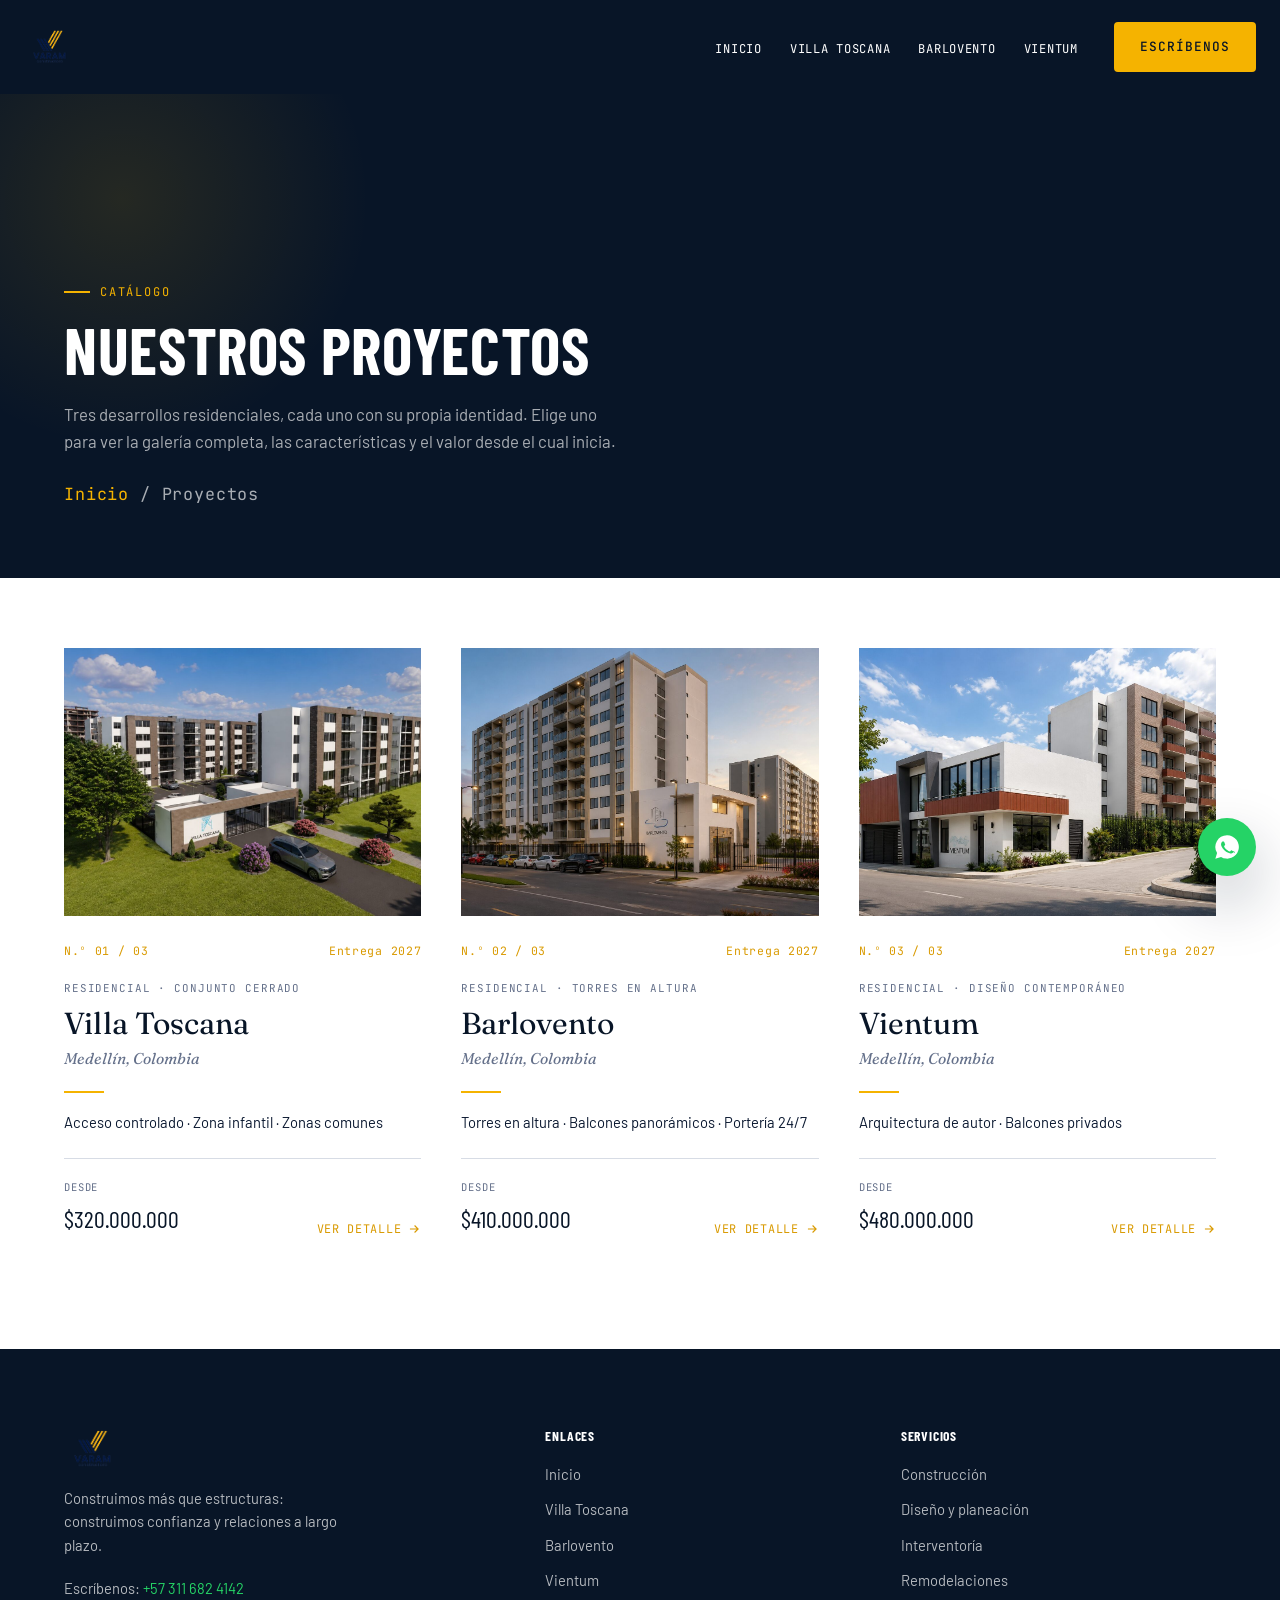
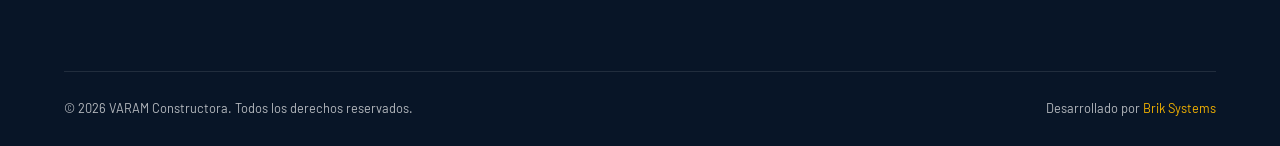
==== commit 4b735478: "Add files via upload" ====
--- a/proyectos.html
+++ b/proyectos.html
@@ -8,192 +8,155 @@
 
 <link rel="preconnect" href="https://fonts.googleapis.com">
 <link rel="preconnect" href="https://fonts.gstatic.com" crossorigin>
-<link href="https://fonts.googleapis.com/css2?family=Barlow+Condensed:wght@600;700;800&family=Barlow:wght@400;500;600&family=Fraunces:ital@1&family=JetBrains+Mono:wght@400;500&display=swap" rel="stylesheet">
+<link href="https://fonts.googleapis.com/css2?family=Barlow+Condensed:wght@600;700;800&family=Barlow:wght@400;500;600&family=Fraunces:ital@0;1&family=JetBrains+Mono:wght@400;500&display=swap" rel="stylesheet">
 
 <link rel="icon" href="images/logo-varam.png">
 <link rel="stylesheet" href="css/styles.css">
 </head>
 <body>
 
-<!-- =========================================================
-     HEADER — versión sólida (sin hero detrás)
-     ========================================================= -->
+<!-- HEADER — versión sólida (sin hero detrás) -->
 <header class="header header--static" id="header">
   <div class="header__inner">
     <a href="index.html" class="header__logo">
       <img src="images/logo-varam.png" alt="VARAM Constructora">
     </a>
-
     <nav class="nav" id="nav">
       <ul class="nav__links">
         <li><a href="index.html">Inicio</a></li>
-        <li><a href="#villa-toscana">Villa Toscana</a></li>
-        <li><a href="#barlovento">Barlovento</a></li>
-        <li><a href="#vientum">Vientum</a></li>
+        <li><a href="villa-toscana.html">Villa Toscana</a></li>
+        <li><a href="barlovento.html">Barlovento</a></li>
+        <li><a href="vientum.html">Vientum</a></li>
       </ul>
-      <a href="#" data-wa="home" target="_blank" rel="noopener" class="btn btn-primary">Escríbenos</a>
+      <a href="https://wa.me/573116824142?text=Hola%2C%20vengo%20desde%20la%20p%C3%A1gina%20de%20VARAM%20Constructora%20y%20quiero%20informaci%C3%B3n.%20%C2%BFQu%C3%A9%20proyecto%20te%20interesa%20conocer%3F%0A1.%20Villa%20Toscana%0A2.%20Barlovento%0A3.%20Vientum" target="_blank" rel="noopener" class="btn btn-primary">Escríbenos</a>
     </nav>
-
     <button class="nav__toggle" id="navToggle" aria-label="Abrir menú" aria-expanded="false" aria-controls="nav">
       <span></span><span></span><span></span>
     </button>
   </div>
 </header>
 
-<!-- =========================================================
-     BANNER
-     ========================================================= -->
+<!-- BANNER -->
 <section class="page-banner">
   <div class="container page-banner__inner">
     <span class="eyebrow on-dark">Catálogo</span>
     <h1>Nuestros proyectos</h1>
-    <p>Tres desarrollos residenciales, cada uno con su propia identidad. Explora las fotos, conoce los detalles y escríbenos por WhatsApp sobre el que más te interese.</p>
+    <p>Tres desarrollos residenciales, cada uno con su propia identidad. Elige uno para ver la galería completa, las características y el valor desde el cual inicia.</p>
     <p class="breadcrumb"><a href="index.html">Inicio</a> / Proyectos</p>
   </div>
 </section>
 
-<!-- =========================================================
-     LISTADO DE PROYECTOS
-     ========================================================= -->
-<section class="proyectos-list">
+<!-- GRID DE PROYECTOS -->
+<section class="catalog-grid-section">
   <div class="container">
+    <div class="catalog-grid">
 
-    <!-- Villa Toscana -->
-    <article class="proyecto" id="villa-toscana" data-project="villa-toscana">
-      <div class="proyecto__media reveal">
-        <div class="proyecto__main-img">
-          <img src="images/villa-toscana-aerea.jpg" alt="Vista aérea del conjunto residencial Villa Toscana" data-main-img>
+      <!-- Villa Toscana -->
+      <a href="villa-toscana.html" class="catalog-card reveal">
+        <div class="catalog-card__photo">
+          <img src="images/villa-toscana-aerea.jpg" alt="Villa Toscana">
         </div>
-        <div class="proyecto__thumbs">
-          <button type="button" class="is-active" data-img="images/villa-toscana-aerea.jpg" aria-label="Vista aérea">
-            <img src="images/villa-toscana-aerea.jpg" alt="">
-          </button>
-          <button type="button" data-img="images/villa-toscana-entrada.jpg" aria-label="Portería y acceso">
-            <img src="images/villa-toscana-entrada.jpg" alt="">
-          </button>
-          <button type="button" data-img="images/villa-toscana-zona-social.jpg" aria-label="Zona social">
-            <img src="images/villa-toscana-zona-social.jpg" alt="">
-          </button>
-          <button type="button" class="is-logo-thumb" data-img="images/logo-villa-toscana.png" data-type="logo" aria-label="Logo Villa Toscana">
-            <img src="images/logo-villa-toscana.png" alt="">
-          </button>
+        <div class="catalog-card__body">
+          <div class="catalog-card__meta">
+            <span>N.º 01 / 03</span>
+            <span>Entrega 2027</span>
+          </div>
+          <div class="catalog-card__tags">Residencial · Conjunto cerrado</div>
+          <h3 class="catalog-card__name">Villa Toscana</h3>
+          <p class="catalog-card__location">Medellín, Colombia</p>
+          <div class="catalog-card__divider"></div>
+          <p class="catalog-card__notes">Acceso controlado · Zona infantil · Zonas comunes</p>
+          <div class="catalog-card__footer">
+            <div>
+              <div class="catalog-card__price-label">Desde</div>
+              <div class="catalog-card__price">$320.000.000</div>
+            </div>
+            <span class="catalog-card__link">
+              Ver detalle
+              <svg viewBox="0 0 24 24" width="14" height="14" fill="none" stroke="currentColor" stroke-width="2"><path d="M5 12h14M13 6l6 6-6 6"/></svg>
+            </span>
+          </div>
         </div>
-      </div>
+      </a>
 
-      <div class="proyecto__info reveal">
-        <span class="proyecto__tag">Proyecto residencial · Conjunto cerrado</span>
-        <h3>Villa Toscana</h3>
-        <p>Un conjunto residencial pensado para la vida en familia: torres de apartamentos rodeadas de zonas verdes, acceso controlado y espacios de recreación para todas las edades.</p>
-        <div class="proyecto__features">
-          <span>Acceso controlado</span>
-          <span>Zona infantil</span>
-          <span>Zonas comunes</span>
-          <span>Parqueaderos</span>
+      <!-- Barlovento -->
+      <a href="barlovento.html" class="catalog-card reveal">
+        <div class="catalog-card__photo">
+          <img src="images/barlovento-torre.jpg" alt="Barlovento">
         </div>
-        <a href="#" class="btn btn-whatsapp" data-wa-project="Villa Toscana" target="_blank" rel="noopener">
-          Contactar sobre Villa Toscana
-          <svg viewBox="0 0 24 24" fill="currentColor" width="16" height="16"><path d="M12 2a10 10 0 00-8.5 15.2L2 22l4.9-1.5A10 10 0 1012 2zm5.6 14.2c-.2.6-1.3 1.2-1.8 1.3-.5.1-1 .1-3.2-.8-2.7-1.1-4.4-3.9-4.6-4.1-.1-.2-1.1-1.5-1.1-2.8s.7-2 .9-2.3c.2-.2.5-.3.7-.3h.5c.2 0 .4 0 .6.5.2.5.7 1.8.8 1.9.1.2.1.3 0 .5-.1.2-.1.3-.3.5l-.4.5c-.1.2-.3.3-.1.6.2.3.9 1.5 1.9 2.4 1.3 1.2 2.4 1.5 2.7 1.7.3.2.5.1.6-.1l.6-.7c.2-.3.4-.2.7-.1.3.1 1.6.8 1.9.9.3.1.5.2.5.3.1.2.1.7-.1 1.3z"/></svg>
-        </a>
-      </div>
-    </article>
+        <div class="catalog-card__body">
+          <div class="catalog-card__meta">
+            <span>N.º 02 / 03</span>
+            <span>Entrega 2027</span>
+          </div>
+          <div class="catalog-card__tags">Residencial · Torres en altura</div>
+          <h3 class="catalog-card__name">Barlovento</h3>
+          <p class="catalog-card__location">Medellín, Colombia</p>
+          <div class="catalog-card__divider"></div>
+          <p class="catalog-card__notes">Torres en altura · Balcones panorámicos · Portería 24/7</p>
+          <div class="catalog-card__footer">
+            <div>
+              <div class="catalog-card__price-label">Desde</div>
+              <div class="catalog-card__price">$410.000.000</div>
+            </div>
+            <span class="catalog-card__link">
+              Ver detalle
+              <svg viewBox="0 0 24 24" width="14" height="14" fill="none" stroke="currentColor" stroke-width="2"><path d="M5 12h14M13 6l6 6-6 6"/></svg>
+            </span>
+          </div>
+        </div>
+      </a>
 
-    <!-- Barlovento -->
-    <article class="proyecto" id="barlovento" data-project="barlovento">
-      <div class="proyecto__media reveal">
-        <div class="proyecto__main-img">
-          <img src="images/barlovento-torre.jpg" alt="Torres residenciales Barlovento al atardecer" data-main-img>
+      <!-- Vientum -->
+      <a href="vientum.html" class="catalog-card reveal">
+        <div class="catalog-card__photo">
+          <img src="images/vientum-fachada.jpg" alt="Vientum">
         </div>
-        <div class="proyecto__thumbs">
-          <button type="button" class="is-active" data-img="images/barlovento-torre.jpg" aria-label="Torre principal">
-            <img src="images/barlovento-torre.jpg" alt="">
-          </button>
-          <button type="button" data-img="images/barlovento-fachada.jpg" aria-label="Fachada lateral">
-            <img src="images/barlovento-fachada.jpg" alt="">
-          </button>
-          <button type="button" class="is-logo-thumb" data-img="images/logo-barlovento.png" data-type="logo" aria-label="Logo Barlovento">
-            <img src="images/logo-barlovento.png" alt="">
-          </button>
+        <div class="catalog-card__body">
+          <div class="catalog-card__meta">
+            <span>N.º 03 / 03</span>
+            <span>Entrega 2027</span>
+          </div>
+          <div class="catalog-card__tags">Residencial · Diseño contemporáneo</div>
+          <h3 class="catalog-card__name">Vientum</h3>
+          <p class="catalog-card__location">Medellín, Colombia</p>
+          <div class="catalog-card__divider"></div>
+          <p class="catalog-card__notes">Arquitectura de autor · Balcones privados</p>
+          <div class="catalog-card__footer">
+            <div>
+              <div class="catalog-card__price-label">Desde</div>
+              <div class="catalog-card__price">$480.000.000</div>
+            </div>
+            <span class="catalog-card__link">
+              Ver detalle
+              <svg viewBox="0 0 24 24" width="14" height="14" fill="none" stroke="currentColor" stroke-width="2"><path d="M5 12h14M13 6l6 6-6 6"/></svg>
+            </span>
+          </div>
         </div>
-      </div>
+      </a>
 
-      <div class="proyecto__info reveal">
-        <span class="proyecto__tag">Proyecto residencial · Torres en altura</span>
-        <h3>Barlovento</h3>
-        <p>Torres residenciales de gran altura con balcones panorámicos, acabados contemporáneos y una ubicación privilegiada para quienes buscan vivir en las alturas.</p>
-        <div class="proyecto__features">
-          <span>Torres en altura</span>
-          <span>Balcones panorámicos</span>
-          <span>Portería 24/7</span>
-          <span>Diseño moderno</span>
-        </div>
-        <a href="#" class="btn btn-whatsapp" data-wa-project="Barlovento" target="_blank" rel="noopener">
-          Contactar sobre Barlovento
-          <svg viewBox="0 0 24 24" fill="currentColor" width="16" height="16"><path d="M12 2a10 10 0 00-8.5 15.2L2 22l4.9-1.5A10 10 0 1012 2zm5.6 14.2c-.2.6-1.3 1.2-1.8 1.3-.5.1-1 .1-3.2-.8-2.7-1.1-4.4-3.9-4.6-4.1-.1-.2-1.1-1.5-1.1-2.8s.7-2 .9-2.3c.2-.2.5-.3.7-.3h.5c.2 0 .4 0 .6.5.2.5.7 1.8.8 1.9.1.2.1.3 0 .5-.1.2-.1.3-.3.5l-.4.5c-.1.2-.3.3-.1.6.2.3.9 1.5 1.9 2.4 1.3 1.2 2.4 1.5 2.7 1.7.3.2.5.1.6-.1l.6-.7c.2-.3.4-.2.7-.1.3.1 1.6.8 1.9.9.3.1.5.2.5.3.1.2.1.7-.1 1.3z"/></svg>
-        </a>
-      </div>
-    </article>
-
-    <!-- Vientum -->
-    <article class="proyecto" id="vientum" data-project="vientum">
-      <div class="proyecto__media reveal">
-        <div class="proyecto__main-img">
-          <img src="images/vientum-fachada.jpg" alt="Fachada contemporánea del proyecto Vientum" data-main-img>
-        </div>
-        <div class="proyecto__thumbs">
-          <button type="button" class="is-active" data-img="images/vientum-fachada.jpg" aria-label="Fachada principal">
-            <img src="images/vientum-fachada.jpg" alt="">
-          </button>
-          <button type="button" class="is-logo-thumb" data-img="images/logo-vientum.png" data-type="logo" aria-label="Logo Vientum">
-            <img src="images/logo-vientum.png" alt="">
-          </button>
-        </div>
-      </div>
-
-      <div class="proyecto__info reveal">
-        <span class="proyecto__tag">Proyecto residencial · Arquitectura contemporánea</span>
-        <h3>Vientum</h3>
-        <p>Un desarrollo de autor con volúmenes limpios, acentos en madera y una propuesta arquitectónica que se distingue dentro de su entorno.</p>
-        <div class="proyecto__features">
-          <span>Arquitectura de autor</span>
-          <span>Balcones privados</span>
-          <span>Fachada contemporánea</span>
-        </div>
-        <a href="#" class="btn btn-whatsapp" data-wa-project="Vientum" target="_blank" rel="noopener">
-          Contactar sobre Vientum
-          <svg viewBox="0 0 24 24" fill="currentColor" width="16" height="16"><path d="M12 2a10 10 0 00-8.5 15.2L2 22l4.9-1.5A10 10 0 1012 2zm5.6 14.2c-.2.6-1.3 1.2-1.8 1.3-.5.1-1 .1-3.2-.8-2.7-1.1-4.4-3.9-4.6-4.1-.1-.2-1.1-1.5-1.1-2.8s.7-2 .9-2.3c.2-.2.5-.3.7-.3h.5c.2 0 .4 0 .6.5.2.5.7 1.8.8 1.9.1.2.1.3 0 .5-.1.2-.1.3-.3.5l-.4.5c-.1.2-.3.3-.1.6.2.3.9 1.5 1.9 2.4 1.3 1.2 2.4 1.5 2.7 1.7.3.2.5.1.6-.1l.6-.7c.2-.3.4-.2.7-.1.3.1 1.6.8 1.9.9.3.1.5.2.5.3.1.2.1.7-.1 1.3z"/></svg>
-        </a>
-      </div>
-    </article>
-
+    </div>
   </div>
 </section>
 
-<!-- =========================================================
-     FOOTER
-     ========================================================= -->
+<!-- FOOTER -->
 <footer class="footer">
   <div class="container">
     <div class="footer__grid">
       <div class="footer__brand">
         <img src="images/logo-varam.png" alt="VARAM Constructora">
         <p>Construimos más que estructuras: construimos confianza y relaciones a largo plazo.</p>
-        <div class="footer__social">
-          <a href="#" aria-label="Facebook"><svg viewBox="0 0 24 24" fill="currentColor"><path d="M13.5 21v-7.5H16l.4-3H13.5V8.4c0-.87.24-1.46 1.5-1.46H16.5V4.35c-.26-.03-1.16-.1-2.2-.1-2.18 0-3.67 1.33-3.67 3.77v2.1H8.2v3h2.43V21h2.87z"/></svg></a>
-          <a href="#" aria-label="Instagram"><svg viewBox="0 0 24 24" fill="none" stroke="currentColor" stroke-width="1.8"><rect x="3" y="3" width="18" height="18" rx="5"/><circle cx="12" cy="12" r="3.6"/></svg></a>
-          <a href="#" aria-label="LinkedIn"><svg viewBox="0 0 24 24" fill="currentColor"><path d="M6.9 8.4H3.6V20h3.3V8.4zM5.2 3.5a1.9 1.9 0 100 3.8 1.9 1.9 0 000-3.8zM20.4 20h-3.3v-6.2c0-1.5-.5-2.5-1.8-2.5-1 0-1.6.7-1.9 1.3-.1.2-.1.6-.1.9V20H10s.1-10.5 0-11.6h3.3v1.6c.4-.7 1.2-1.7 3-1.7 2.2 0 3.9 1.4 3.9 4.5V20z"/></svg></a>
-        </div>
+        <p class="footer__whatsapp">Escríbenos: <a href="https://wa.me/573116824142" target="_blank" rel="noopener">+57 311 682 4142</a></p>
       </div>
-
       <div class="footer__links">
         <h4>Enlaces</h4>
         <ul>
           <li><a href="index.html">Inicio</a></li>
-          <li><a href="#villa-toscana">Villa Toscana</a></li>
-          <li><a href="#barlovento">Barlovento</a></li>
-          <li><a href="#vientum">Vientum</a></li>
+          <li><a href="villa-toscana.html">Villa Toscana</a></li>
+          <li><a href="barlovento.html">Barlovento</a></li>
+          <li><a href="vientum.html">Vientum</a></li>
         </ul>
       </div>
-
       <div class="footer__services">
         <h4>Servicios</h4>
         <ul>
@@ -204,7 +167,6 @@
         </ul>
       </div>
     </div>
-
     <div class="footer__bottom">
       <p>© 2026 VARAM Constructora. Todos los derechos reservados.</p>
       <p>Desarrollado por <a href="#">Brik Systems</a></p>
@@ -212,8 +174,9 @@
   </div>
 </footer>
 
-<a href="#" class="whatsapp-float" data-wa="home" target="_blank" rel="noopener" id="waFloat" aria-label="Escríbenos por WhatsApp">
-  <svg viewBox="0 0 24 24" fill="currentColor"><path d="M12 2a10 10 0 00-8.5 15.2L2 22l4.9-1.5A10 10 0 1012 2zm5.6 14.2c-.2.6-1.3 1.2-1.8 1.3-.5.1-1 .1-3.2-.8-2.7-1.1-4.4-3.9-4.6-4.1-.1-.2-1.1-1.5-1.1-2.8s.7-2 .9-2.3c.2-.2.5-.3.7-.3h.5c.2 0 .4 0 .6.5.2.5.7 1.8.8 1.9.1.2.1.3 0 .5-.1.2-.1.3-.3.5l-.4.5c-.1.2-.3.3-.1.6.2.3.9 1.5 1.9 2.4 1.3 1.2 2.4 1.5 2.7 1.7.3.2.5.1.6-.1l.6-.7c.2-.3.4-.2.7-.1.3.1 1.6.8 1.9.9.3.1.5.2.5.3.1.2.1.7-.1 1.3z"/></svg>
+<a href="https://wa.me/573116824142?text=Hola%2C%20vengo%20desde%20la%20p%C3%A1gina%20de%20VARAM%20Constructora%20y%20quiero%20informaci%C3%B3n.%20%C2%BFQu%C3%A9%20proyecto%20te%20interesa%20conocer%3F%0A1.%20Villa%20Toscana%0A2.%20Barlovento%0A3.%20Vientum"
+   class="whatsapp-float" target="_blank" rel="noopener" aria-label="Escríbenos por WhatsApp">
+  <svg viewBox="0 0 24 24" width="28" height="28" fill="currentColor"><path d="M12 2a10 10 0 00-8.5 15.2L2 22l4.9-1.5A10 10 0 1012 2zm5.6 14.2c-.2.6-1.3 1.2-1.8 1.3-.5.1-1 .1-3.2-.8-2.7-1.1-4.4-3.9-4.6-4.1-.1-.2-1.1-1.5-1.1-2.8s.7-2 .9-2.3c.2-.2.5-.3.7-.3h.5c.2 0 .4 0 .6.5.2.5.7 1.8.8 1.9.1.2.1.3 0 .5-.1.2-.1.3-.3.5l-.4.5c-.1.2-.3.3-.1.6.2.3.9 1.5 1.9 2.4 1.3 1.2 2.4 1.5 2.7 1.7.3.2.5.1.6-.1l.6-.7c.2-.3.4-.2.7-.1.3.1 1.6.8 1.9.9.3.1.5.2.5.3.1.2.1.7-.1 1.3z"/></svg>
 </a>
 
 <script src="js/main.js"></script>
--- a/css/styles.css
+++ b/css/styles.css
@@ -2,7 +2,7 @@
    VARAM CONSTRUCTORA — hoja de estilos principal
    ========================================================= */
 
-/* ---- 1. Variables globales (tokens de diseño) ---- */
+/* ---- 1. Variables globales ---- */
 :root {
   --navy-900: #081527;
   --navy-800: #0a1830;
@@ -22,7 +22,7 @@
   --font-display: "Barlow Condensed", sans-serif;
   --font-body: "Barlow", sans-serif;
   --font-mono: "JetBrains Mono", monospace;
-  --font-quote: "Fraunces", serif;
+  --font-serif: "Fraunces", serif;
 
   --radius: 10px;
   --shadow-soft: 0 10px 30px rgba(10, 24, 48, 0.08);
@@ -40,7 +40,7 @@
   line-height: 1.6;
   overflow-x: hidden;
 }
-img { max-width: 100%; display: block; }
+img, svg { max-width: 100%; display: block; }
 a { text-decoration: none; color: inherit; }
 ul { list-style: none; }
 button { font-family: inherit; cursor: pointer; border: none; background: none; }
@@ -61,10 +61,7 @@
   }
 }
 
-a:focus-visible, button:focus-visible, input:focus-visible, textarea:focus-visible, select:focus-visible {
-  outline: 3px solid var(--gold-500);
-  outline-offset: 2px;
-}
+a:focus-visible, button:focus-visible, input:focus-visible { outline: 3px solid var(--gold-500); outline-offset: 2px; }
 
 .sr-only {
   position: absolute; width: 1px; height: 1px; padding: 0; margin: -1px;
@@ -89,7 +86,7 @@
   display: inline-flex; align-items: center; gap: 10px;
   font-family: var(--font-mono); font-size: 0.8rem; font-weight: 500;
   letter-spacing: 0.08em; text-transform: uppercase; padding: 15px 26px;
-  border-radius: 4px; transition: transform var(--transition), box-shadow var(--transition), background var(--transition);
+  border-radius: 4px; transition: transform var(--transition), box-shadow var(--transition), background var(--transition), color var(--transition), border-color var(--transition);
   white-space: nowrap;
 }
 .btn svg { width: 16px; height: 16px; flex-shrink: 0; }
@@ -113,37 +110,34 @@
 .reveal.is-visible { opacity: 1; transform: translateY(0); }
 
 /* =========================================================
-   4. HEADER / NAV — transparente sobre el hero
+   4. HEADER / NAV — transparente sobre el hero (ref. imagen 1)
    ========================================================= */
 .header {
   position: fixed; top: 0; left: 0; right: 0; z-index: 500;
   background: transparent;
-  transition: background var(--transition), box-shadow var(--transition), padding var(--transition);
+  transition: background var(--transition), box-shadow var(--transition);
 }
 .header.is-scrolled {
   background: rgba(8, 21, 39, 0.96);
   backdrop-filter: blur(8px);
   box-shadow: 0 6px 24px rgba(10, 24, 48, 0.18);
 }
-/* En páginas sin hero (como el catálogo) el header siempre es sólido */
 .header--static { background: var(--navy-900); position: sticky; }
 
 .header__inner {
   position: relative;
-  display: flex; align-items: center; justify-content: center;
+  display: flex; align-items: center; justify-content: space-between;
   padding: 22px 24px;
   max-width: 1280px; margin: 0 auto;
 }
 
-.header__logo img { height: 38px; width: auto; }
-.header--static .header__inner { justify-content: space-between; }
+.header__logo img { height: 36px; width: auto; }
 
 .nav { display: flex; align-items: center; gap: 36px; }
-.header:not(.header--static) .nav { width: 100%; max-width: 1000px; justify-content: center; }
-
-.nav__links { display: flex; gap: 30px; }
+
+.nav__links { display: flex; gap: 28px; }
 .nav__links a {
-  font-family: var(--font-mono); font-size: 0.78rem; letter-spacing: 0.06em;
+  font-family: var(--font-mono); font-size: 0.76rem; letter-spacing: 0.06em;
   text-transform: uppercase; color: var(--white); position: relative; padding-bottom: 4px;
 }
 .nav__links a::after {
@@ -152,16 +146,15 @@
 }
 .nav__links a:hover::after, .nav__links a.is-active::after { width: 100%; }
 
-.nav > .btn-primary {
-  position: absolute; right: 24px; top: 50%; transform: translateY(-50%);
-}
-.header--static .nav > .btn-primary { position: static; transform: none; }
-
 .nav__toggle {
   display: none; flex-direction: column; gap: 5px; padding: 6px;
-  position: absolute; right: 24px; top: 50%; transform: translateY(-50%);
 }
 .nav__toggle span { width: 26px; height: 2px; background: var(--white); transition: transform var(--transition), opacity var(--transition); }
+
+/* Cuando no hay logo (index.html), los links quedan centrados y el CTA a la derecha */
+.header--floating .header__inner { justify-content: center; }
+.header--floating .nav { width: 100%; max-width: 1020px; justify-content: center; position: relative; }
+.header--floating .nav > .btn { position: absolute; right: 0; top: 50%; transform: translateY(-50%); }
 
 /* =========================================================
    5. HERO
@@ -221,76 +214,40 @@
 .service-card p { color: var(--gray-500); font-size: 0.94rem; text-transform: none; }
 
 /* =========================================================
-   9. CATÁLOGO — carrusel de proyectos (estilo "sello postal")
-   ========================================================= */
-.catalogo { padding: 110px 0 130px; background: var(--warm-cream); position: relative; overflow: hidden; }
-
-.carousel { position: relative; max-width: 1120px; margin: 0 auto; height: 480px; }
-.carousel__track { position: absolute; inset: 0; }
-
-.carousel__slide {
-  position: absolute; top: 0; left: 50%; width: min(880px, 86vw);
-  transform: translate(-50%, 0) scale(0.82);
-  opacity: 0; filter: blur(5px); z-index: 1; pointer-events: none;
-  transition: transform 0.7s cubic-bezier(.25,.8,.25,1), opacity 0.7s ease, filter 0.7s ease;
-}
-.carousel__slide.is-active { transform: translate(-50%, 0) scale(1); opacity: 1; filter: blur(0); z-index: 3; pointer-events: auto; }
-.carousel__slide.is-prev { transform: translate(-125%, 0) scale(0.82); opacity: 0.55; filter: blur(3px); z-index: 2; }
-.carousel__slide.is-next { transform: translate(25%, 0) scale(0.82); opacity: 0.55; filter: blur(3px); z-index: 2; }
-.carousel__slide.is-hidden { opacity: 0; }
-
-.slide-card {
-  display: grid; grid-template-columns: 0.85fr 1fr 1fr;
-  background: var(--white); border: 1px solid #e8e2d3; border-radius: 16px;
-  overflow: hidden; box-shadow: var(--shadow-strong); height: 100%;
-}
-
-.slide-card__brand {
-  padding: 40px 30px; border-right: 1px dashed #d8d1bd;
-  display: flex; flex-direction: column; justify-content: center; gap: 18px;
-  background: var(--warm-cream);
-}
-.slide-card__brand .brand-name {
-  font-family: var(--font-mono); font-size: 0.85rem; letter-spacing: 0.28em;
-  color: var(--navy-800); font-weight: 500;
-}
-.slide-card__brand .brand-quote {
-  font-family: var(--font-quote); font-style: italic; font-size: 1.15rem;
-  color: var(--navy-900); line-height: 1.4;
-}
-.slide-card__brand .brand-foot {
-  font-family: var(--font-mono); font-size: 0.7rem; letter-spacing: 0.04em;
-  color: var(--gold-600); text-transform: uppercase; margin-top: 6px;
-}
-.slide-card__brand .brand-foot span { display: block; color: var(--gray-500); text-transform: none; letter-spacing: 0; margin-top: 3px; }
-
-.slide-card__logo-frame {
-  display: flex; align-items: center; justify-content: center; padding: 30px;
-  border-right: 1px dashed #d8d1bd; position: relative;
-}
-.slide-card__logo-frame::before {
-  content: ""; position: absolute; inset: 18px; border: 1.5px dashed rgba(10,24,48,0.15); border-radius: 8px;
-}
-.slide-card__logo-frame img { max-height: 190px; max-width: 78%; position: relative; z-index: 1; }
-
-.slide-card__info { padding: 40px 34px; display: flex; flex-direction: column; justify-content: center; gap: 14px; }
-.slide-card__info h3 { font-size: 1.7rem; color: var(--navy-900); }
-.slide-card__info .notes-label {
-  font-family: var(--font-mono); font-size: 0.68rem; letter-spacing: 0.1em;
-  text-transform: uppercase; color: var(--gold-600);
-}
-.slide-card__info .notes-value { font-size: 0.92rem; color: var(--navy-800); text-transform: none; }
-.slide-card__info .info-quote {
-  font-family: var(--font-quote); font-style: italic; color: var(--gray-500);
-  font-size: 1rem; line-height: 1.5; text-transform: none;
-}
-.slide-card__info .info-foot {
-  font-family: var(--font-mono); font-size: 0.68rem; letter-spacing: 0.08em;
-  text-transform: uppercase; color: var(--navy-800); border-top: 1px solid var(--gray-300); padding-top: 12px; margin-top: 4px;
-}
-.slide-card__info .info-foot span { display: block; color: var(--gray-500); text-transform: none; letter-spacing: 0; margin-top: 3px; font-family: var(--font-body); }
-
-.carousel__dots { display: flex; justify-content: center; gap: 10px; margin-top: 34px; }
+   9. CATÁLOGO — carrusel circular de logos (infinito)
+   ========================================================= */
+.catalogo { padding: 110px 0 60px; background: var(--warm-cream); }
+
+.logo-carousel { position: relative; max-width: 900px; margin: 0 auto; height: 300px; }
+.logo-carousel__track { position: absolute; inset: 0; }
+
+.logo-slide {
+  position: absolute; top: 50%; left: 50%; width: 240px; height: 240px;
+  transform: translate(-50%, -50%) scale(0.7);
+  border-radius: 20px; background: var(--white); border: 1px solid #e8e2d3;
+  box-shadow: var(--shadow-soft); display: flex; align-items: center; justify-content: center;
+  padding: 34px; overflow: hidden;
+  opacity: 0; z-index: 1; pointer-events: none;
+  transition: transform 0.7s cubic-bezier(.25,.8,.25,1), opacity 0.7s ease, box-shadow 0.7s ease;
+}
+.logo-slide img { max-width: 100%; max-height: 100%; object-fit: contain; position: relative; z-index: 1; }
+.logo-slide::after {
+  /* el "filtro opaco" que cubre los logos que no están al frente */
+  content: ""; position: absolute; inset: 0; background: rgba(8, 21, 39, 0.55);
+  opacity: 0; transition: opacity 0.7s ease; z-index: 2; border-radius: inherit;
+}
+
+.logo-slide.is-active { transform: translate(-50%, -50%) scale(1); opacity: 1; z-index: 5; box-shadow: var(--shadow-strong); pointer-events: auto; }
+.logo-slide.is-prev { transform: translate(calc(-50% - 230px), -50%) scale(0.72); opacity: 1; z-index: 3; }
+.logo-slide.is-next { transform: translate(calc(-50% + 230px), -50%) scale(0.72); opacity: 1; z-index: 3; }
+.logo-slide.is-prev::after, .logo-slide.is-next::after { opacity: 1; }
+.logo-slide.is-hidden { transform: translate(-50%, -50%) scale(0.5); opacity: 0; z-index: 1; }
+
+.logo-carousel__caption { text-align: center; margin-top: 28px; }
+.logo-carousel__caption h3 { font-size: 1.5rem; color: var(--navy-900); transition: opacity 0.3s ease; }
+.logo-carousel__caption p { font-family: var(--font-mono); font-size: 0.72rem; letter-spacing: 0.1em; text-transform: uppercase; color: var(--gold-600); margin-top: 8px; }
+
+.carousel__dots { display: flex; justify-content: center; gap: 10px; margin-top: 30px; }
 .carousel__dots button { width: 9px; height: 9px; border-radius: 50%; background: #d8d1bd; transition: background var(--transition), transform var(--transition); }
 .carousel__dots button.is-active { background: var(--gold-500); transform: scale(1.3); }
 
@@ -309,37 +266,45 @@
 .calidad__item p { color: rgba(255, 255, 255, 0.6); font-size: 0.92rem; text-transform: none; }
 
 /* =========================================================
-   11. WHATSAPP CTA — sección foco de contacto
-   ========================================================= */
-.whatsapp-cta { padding: 120px 0; background: var(--cream); text-align: center; }
-.whatsapp-cta__icon {
-  position: relative; width: 104px; height: 104px; border-radius: 50%;
-  background: var(--whatsapp); display: flex; align-items: center; justify-content: center;
-  margin: 0 auto 34px; box-shadow: 0 20px 40px rgba(37, 211, 102, 0.35);
-}
-.whatsapp-cta__icon svg { width: 52px; height: 52px; color: var(--white); }
-.whatsapp-cta__icon::before {
-  content: ""; position: absolute; inset: -10px; border-radius: 50%;
-  border: 2px solid rgba(37, 211, 102, 0.35); animation: pulse-ring 2.4s ease-out infinite;
-}
-@keyframes pulse-ring {
-  0% { transform: scale(0.9); opacity: 0.8; }
-  100% { transform: scale(1.5); opacity: 0; }
-}
-.whatsapp-cta h2 { font-size: clamp(1.9rem, 4vw, 2.6rem); color: var(--navy-900); margin-bottom: 16px; }
-.whatsapp-cta p { color: var(--gray-500); max-width: 520px; margin: 0 auto 34px; font-size: 1.05rem; }
-.whatsapp-cta .btn { padding: 18px 38px; font-size: 0.9rem; }
-.whatsapp-cta__number { margin-top: 18px; font-family: var(--font-mono); font-size: 0.85rem; color: var(--gray-500); }
-.whatsapp-cta__number strong { color: var(--navy-800); }
-
-/* =========================================================
-   12. PROYECTOS (usado en la página de catálogo)
-   ========================================================= */
-.proyectos-list { padding: 70px 0 110px; background: var(--white); }
-.proyecto { display: grid; grid-template-columns: 1fr 1fr; gap: 60px; align-items: center; padding: 64px 0; border-bottom: 1px solid var(--gray-300); scroll-margin-top: 100px; }
-.proyecto:last-child { border-bottom: none; }
-.proyecto:nth-child(even) .proyecto__media { order: 2; }
-.proyecto:nth-child(even) .proyecto__info { order: 1; }
+   11. CATÁLOGO DE PROYECTOS — grid tipo producto (ref. imagen 2)
+   ========================================================= */
+.catalog-grid-section { padding: 70px 0 110px; background: var(--white); }
+.catalog-grid { display: grid; grid-template-columns: repeat(auto-fit, minmax(320px, 1fr)); gap: 56px 40px; }
+
+.catalog-card { display: flex; flex-direction: column; }
+.catalog-card__photo { aspect-ratio: 4 / 3; overflow: hidden; background: var(--cream); }
+.catalog-card__photo img { width: 100%; height: 100%; object-fit: cover; transition: transform 0.6s ease; }
+.catalog-card:hover .catalog-card__photo img { transform: scale(1.06); }
+
+.catalog-card__body { padding-top: 26px; }
+.catalog-card__meta { display: flex; justify-content: space-between; align-items: center; font-family: var(--font-mono); font-size: 0.72rem; letter-spacing: 0.06em; color: var(--gold-600); margin-bottom: 20px; }
+.catalog-card__tags { font-family: var(--font-mono); font-size: 0.68rem; letter-spacing: 0.08em; text-transform: uppercase; color: var(--gray-500); margin-bottom: 10px; }
+.catalog-card__name { font-family: var(--font-serif); font-weight: 400; text-transform: none; letter-spacing: 0; font-size: 1.9rem; color: var(--navy-900); margin-bottom: 6px; }
+.catalog-card__location { font-family: var(--font-serif); font-style: italic; color: var(--gray-500); font-size: 0.98rem; margin-bottom: 20px; }
+.catalog-card__divider { width: 40px; height: 2px; background: var(--gold-500); margin-bottom: 18px; }
+.catalog-card__notes { color: var(--navy-800); font-size: 0.92rem; margin-bottom: 4px; }
+
+.catalog-card__footer { display: flex; justify-content: space-between; align-items: flex-end; border-top: 1px solid var(--gray-300); margin-top: 24px; padding-top: 20px; }
+.catalog-card__price-label { font-family: var(--font-mono); font-size: 0.66rem; letter-spacing: 0.08em; text-transform: uppercase; color: var(--gray-500); margin-bottom: 4px; }
+.catalog-card__price { font-family: var(--font-display); font-size: 1.5rem; color: var(--navy-900); text-transform: none; letter-spacing: 0; }
+.catalog-card__link { font-family: var(--font-mono); font-size: 0.74rem; letter-spacing: 0.06em; text-transform: uppercase; color: var(--gold-600); display: inline-flex; align-items: center; gap: 6px; transition: color var(--transition), gap var(--transition); }
+.catalog-card__link svg { width: 14px; height: 14px; }
+.catalog-card:hover .catalog-card__link { color: var(--navy-900); gap: 10px; }
+
+/* Banner de la página de catálogo */
+.page-banner { background: var(--navy-900); color: var(--white); padding: 180px 0 70px; position: relative; overflow: hidden; }
+.page-banner::before { content: ""; position: absolute; top: -30%; left: -10%; width: 500px; height: 500px; background: radial-gradient(circle, rgba(245, 179, 0, 0.12), transparent 70%); }
+.page-banner__inner { position: relative; z-index: 1; }
+.page-banner h1 { font-size: clamp(2.4rem, 6vw, 4rem); margin-bottom: 18px; }
+.page-banner p { color: rgba(255, 255, 255, 0.65); max-width: 560px; font-size: 1.05rem; }
+.breadcrumb { font-family: var(--font-mono); font-size: 0.75rem; letter-spacing: 0.05em; color: rgba(255,255,255,0.5); margin-top: 26px; }
+.breadcrumb a { color: var(--gold-500); }
+
+/* =========================================================
+   12. PÁGINA DE DETALLE DE PROYECTO
+   ========================================================= */
+.detalle { padding: 70px 0 110px; background: var(--white); }
+.proyecto { display: grid; grid-template-columns: 1fr 1fr; gap: 60px; align-items: center; }
 .proyecto__media { position: relative; }
 .proyecto__main-img { border-radius: var(--radius); overflow: hidden; box-shadow: var(--shadow-soft); aspect-ratio: 4 / 3; background: var(--cream); }
 .proyecto__main-img img { width: 100%; height: 100%; object-fit: cover; transition: opacity 0.35s ease; }
@@ -350,19 +315,14 @@
 .proyecto__thumbs button.is-logo-thumb img { object-fit: contain; padding: 6px; }
 .proyecto__thumbs img { width: 100%; height: 100%; object-fit: cover; }
 .proyecto__tag { font-family: var(--font-mono); font-size: 0.72rem; letter-spacing: 0.08em; text-transform: uppercase; color: var(--gold-600); display: block; margin-bottom: 10px; }
-.proyecto__info h3 { font-size: clamp(1.7rem, 3vw, 2.2rem); color: var(--navy-900); margin-bottom: 16px; }
-.proyecto__info p { color: var(--gray-500); margin-bottom: 24px; text-transform: none; font-size: 1rem; }
-.proyecto__features { display: flex; flex-wrap: wrap; gap: 10px; margin-bottom: 28px; }
+.proyecto__info h1 { font-family: var(--font-serif); font-weight: 400; text-transform: none; letter-spacing: 0; font-size: clamp(2.2rem, 4vw, 3rem); color: var(--navy-900); margin-bottom: 8px; }
+.proyecto__info .location { font-family: var(--font-serif); font-style: italic; color: var(--gray-500); font-size: 1.1rem; margin-bottom: 24px; }
+.proyecto__info p.desc { color: var(--gray-500); margin-bottom: 24px; text-transform: none; font-size: 1.02rem; }
+.proyecto__features { display: flex; flex-wrap: wrap; gap: 10px; margin-bottom: 30px; }
 .proyecto__features span { font-family: var(--font-mono); font-size: 0.72rem; letter-spacing: 0.03em; text-transform: uppercase; background: var(--cream); border: 1px solid var(--gray-300); color: var(--navy-800); padding: 8px 14px; border-radius: 100px; }
-
-/* Banner de la página de catálogo */
-.page-banner { background: var(--navy-900); color: var(--white); padding: 180px 0 70px; position: relative; overflow: hidden; }
-.page-banner::before { content: ""; position: absolute; top: -30%; left: -10%; width: 500px; height: 500px; background: radial-gradient(circle, rgba(245, 179, 0, 0.12), transparent 70%); }
-.page-banner__inner { position: relative; z-index: 1; }
-.page-banner h1 { font-size: clamp(2.4rem, 6vw, 4rem); margin-bottom: 18px; }
-.page-banner p { color: rgba(255, 255, 255, 0.65); max-width: 560px; font-size: 1.05rem; }
-.breadcrumb { font-family: var(--font-mono); font-size: 0.75rem; letter-spacing: 0.05em; color: rgba(255,255,255,0.5); margin-top: 26px; }
-.breadcrumb a { color: var(--gold-500); }
+.proyecto__price { display: flex; justify-content: space-between; align-items: center; border-top: 1px solid var(--gray-300); border-bottom: 1px solid var(--gray-300); padding: 20px 0; margin-bottom: 28px; }
+.proyecto__price .label { font-family: var(--font-mono); font-size: 0.68rem; letter-spacing: 0.08em; text-transform: uppercase; color: var(--gray-500); }
+.proyecto__price .value { font-family: var(--font-display); font-size: 1.9rem; color: var(--navy-900); }
 
 /* =========================================================
    13. FOOTER
@@ -378,70 +338,69 @@
 .footer h4 { color: var(--white); font-size: 0.85rem; letter-spacing: 0.06em; margin-bottom: 20px; }
 .footer ul li { margin-bottom: 12px; font-size: 0.92rem; }
 .footer ul li a:hover { color: var(--gold-500); }
+.footer__whatsapp { font-size: 0.88rem; margin-top: 4px; }
+.footer__whatsapp a { color: var(--whatsapp); }
 .footer__bottom { display: flex; justify-content: space-between; align-items: center; flex-wrap: wrap; gap: 10px; padding-top: 26px; font-size: 0.8rem; }
 .footer__bottom a { color: var(--gold-500); }
 
 /* =========================================================
-   14. BOTÓN FLOTANTE WHATSAPP
+   14. BOTÓN FLOTANTE WHATSAPP — solo el círculo, tamaño normal
    ========================================================= */
 .whatsapp-float {
-  position: fixed; bottom: 26px; right: 26px; width: 76px; height: 76px; border-radius: 50%;
+  position: fixed; bottom: 24px; right: 24px; width: 58px; height: 58px; border-radius: 50%;
   background: var(--whatsapp); display: flex; align-items: center; justify-content: center;
   box-shadow: var(--shadow-strong); z-index: 400; transition: transform var(--transition);
 }
 .whatsapp-float::before {
   content: ""; position: absolute; inset: 0; border-radius: 50%;
-  box-shadow: 0 0 0 0 rgba(37, 211, 102, 0.55); animation: wa-pulse 2.2s infinite;
+  box-shadow: 0 0 0 0 rgba(37, 211, 102, 0.55); animation: wa-pulse 2.4s infinite;
 }
 @keyframes wa-pulse {
   0% { box-shadow: 0 0 0 0 rgba(37, 211, 102, 0.55); }
-  70% { box-shadow: 0 0 0 18px rgba(37, 211, 102, 0); }
+  70% { box-shadow: 0 0 0 14px rgba(37, 211, 102, 0); }
   100% { box-shadow: 0 0 0 0 rgba(37, 211, 102, 0); }
 }
 .whatsapp-float:hover { transform: scale(1.08); }
-.whatsapp-float svg { width: 38px; height: 38px; color: var(--white); position: relative; z-index: 1; }
+.whatsapp-float svg { width: 28px; height: 28px; color: var(--white); position: relative; z-index: 1; }
 
 /* =========================================================
    15. RESPONSIVE
    ========================================================= */
 @media (max-width: 980px) {
-  .nosotros__grid, .calidad__grid { grid-template-columns: 1fr; }
+  .nosotros__grid, .calidad__grid, .proyecto { grid-template-columns: 1fr; }
   .trust-bar__grid, .servicios__grid { grid-template-columns: repeat(2, 1fr); }
   .trust-item:nth-child(2) { border-right: none; }
   .trust-item { border-bottom: 1px solid rgba(255, 255, 255, 0.08); }
-  .proyecto, .proyecto:nth-child(even) { grid-template-columns: 1fr; }
-  .proyecto__media, .proyecto:nth-child(even) .proyecto__media { order: 1; }
-  .proyecto__info, .proyecto:nth-child(even) .proyecto__info { order: 2; }
-  .slide-card { grid-template-columns: 1fr; }
-  .slide-card__brand, .slide-card__logo-frame { border-right: none; border-bottom: 1px dashed #d8d1bd; }
-  .carousel { height: auto; }
-  .carousel__slide { position: relative; top: auto; }
   .footer__grid { grid-template-columns: 1fr 1fr; }
+  .logo-slide.is-prev { transform: translate(calc(-50% - 150px), -50%) scale(0.66); }
+  .logo-slide.is-next { transform: translate(calc(-50% + 150px), -50%) scale(0.66); }
 }
 
 @media (max-width: 760px) {
   .nav__links { display: none; }
   .nav__toggle { display: flex; }
-  .nav > .btn-primary { display: none; }
+  .header--floating .nav > .btn { display: none; }
 
   .header.is-open { background: rgba(8, 21, 39, 0.98); backdrop-filter: blur(8px); }
   .header.is-open .nav {
-    position: fixed; inset: 74px 0 0 30%; background: var(--navy-900);
-    flex-direction: column; align-items: flex-start; padding: 40px 28px;
-    box-shadow: var(--shadow-strong); max-width: none;
+    position: fixed; inset: 74px 0 0 30%; background: var(--navy-900); max-width: none;
+    flex-direction: column; align-items: flex-start; padding: 40px 28px; box-shadow: var(--shadow-strong);
   }
   .header.is-open .nav__links { display: flex; flex-direction: column; gap: 22px; }
-  .header.is-open .nav > .btn-primary { display: inline-flex; position: static; transform: none; margin-top: 26px; }
-
-  .hero__content .btn-outline { display: none; }
+  .header.is-open .nav > .btn { display: inline-flex; position: static; transform: none; margin-top: 26px; }
+
   .servicios__grid { grid-template-columns: 1fr; }
   .footer__grid { grid-template-columns: 1fr; }
-  .carousel__slide.is-prev, .carousel__slide.is-next { opacity: 0; pointer-events: none; }
-  .whatsapp-float { width: 64px; height: 64px; bottom: 18px; right: 18px; }
-  .whatsapp-float svg { width: 30px; height: 30px; }
+  .logo-slide { width: 180px; height: 180px; padding: 24px; }
+  .logo-slide.is-prev { transform: translate(calc(-50% - 100px), -50%) scale(0.6); }
+  .logo-slide.is-next { transform: translate(calc(-50% + 100px), -50%) scale(0.6); }
+  .logo-carousel { height: 220px; }
+  .whatsapp-float { width: 52px; height: 52px; bottom: 18px; right: 18px; }
+  .whatsapp-float svg { width: 24px; height: 24px; }
 }
 
 @media (max-width: 520px) {
   .trust-bar__grid { grid-template-columns: 1fr; }
   .trust-item { border-right: none; }
-}
+  .catalog-grid { grid-template-columns: 1fr; }
+}
